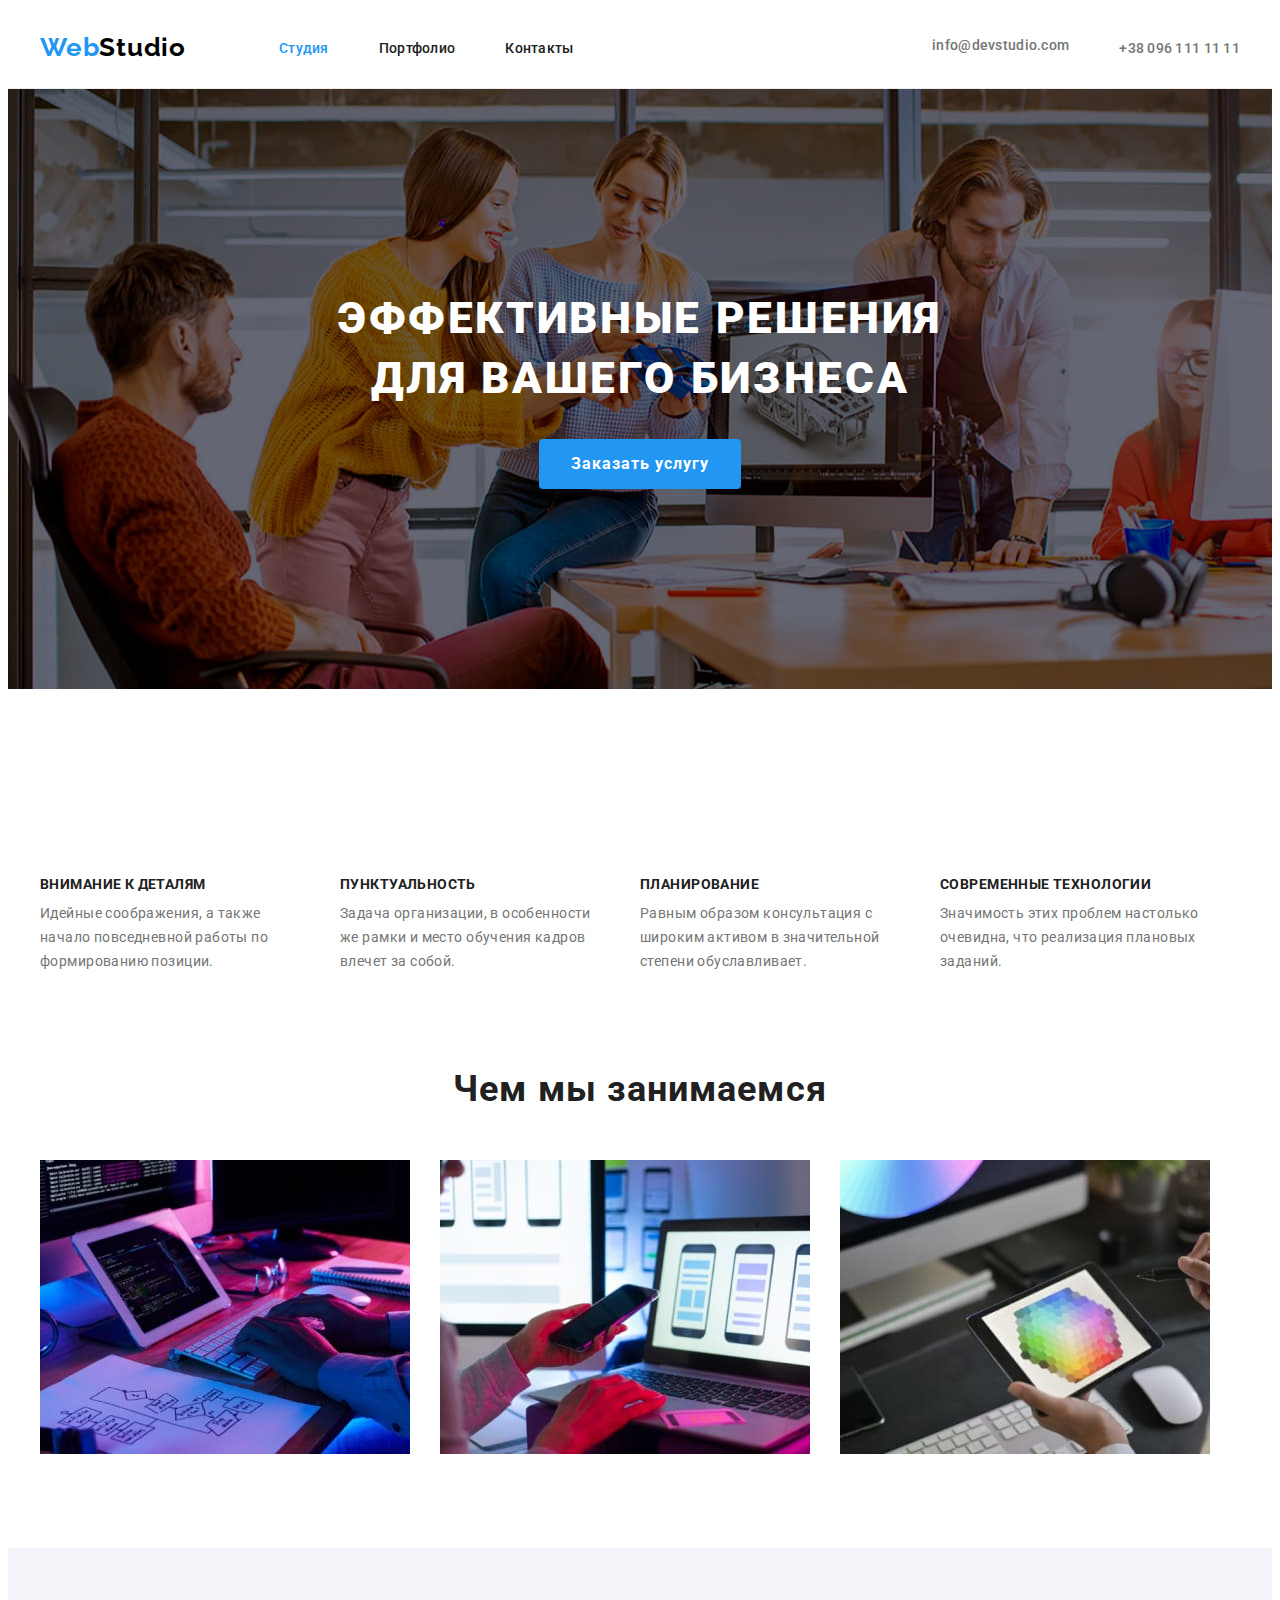
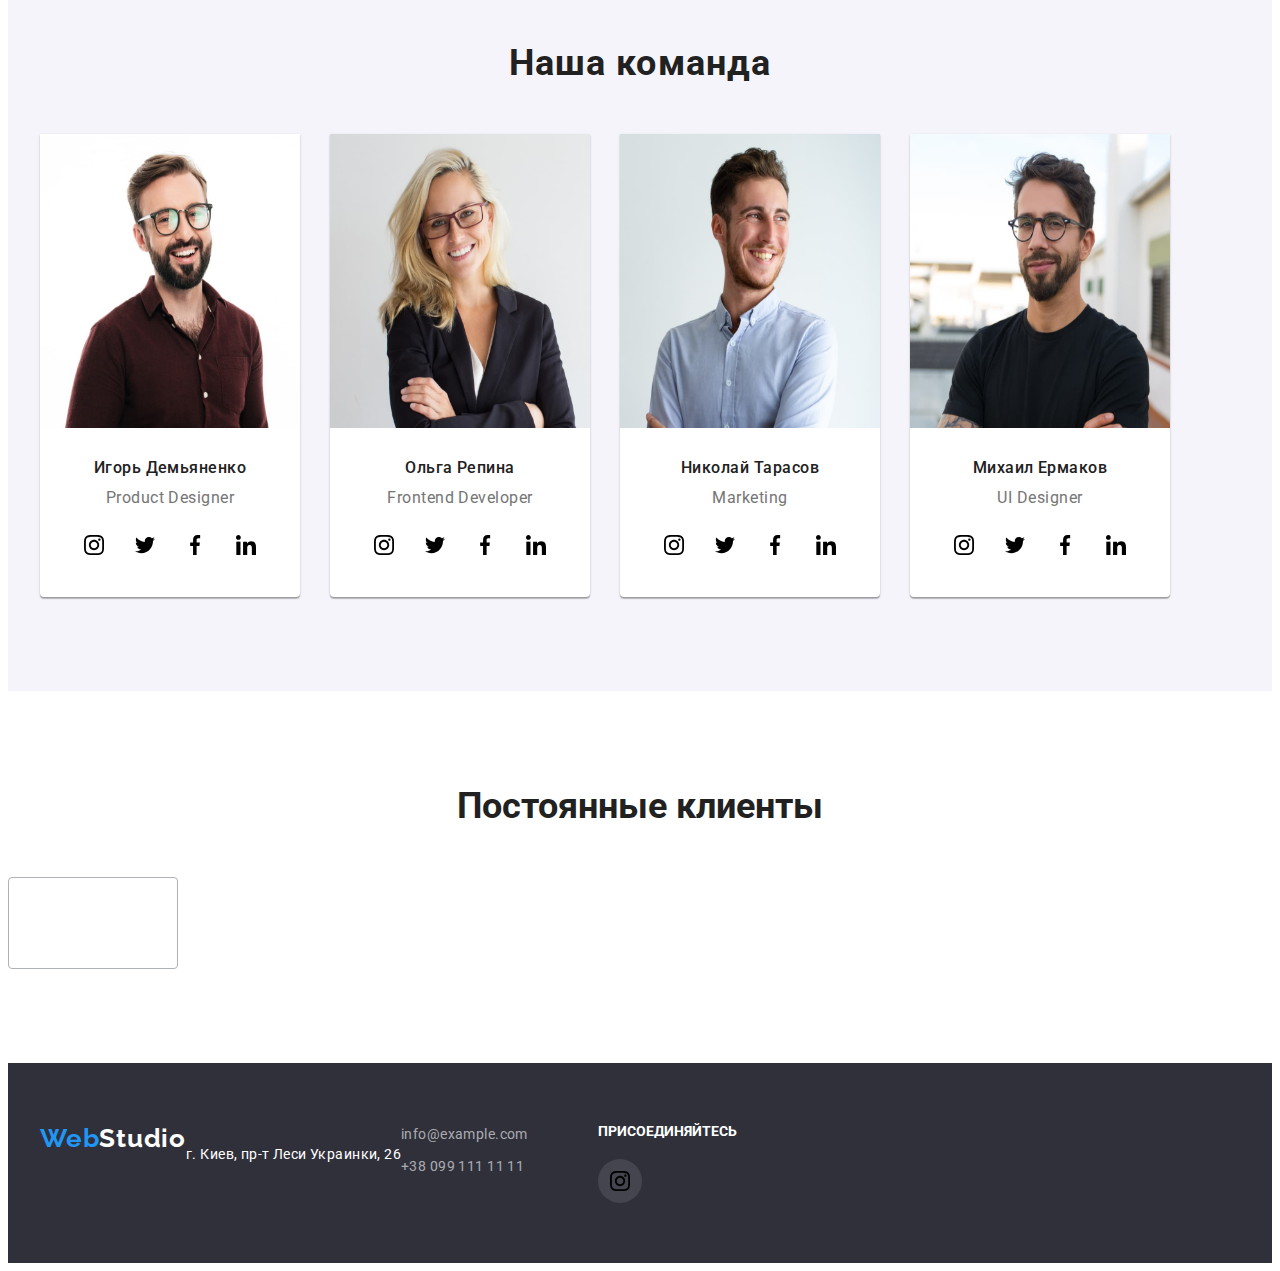
==== index.html @ 7ae851e5 "4 дз спрайты" ====
<!DOCTYPE html>
<html lang="ru">
  <head>
    <meta charset="UTF-8" />
    <meta http-equiv="X-UA-Compatible" content="IE=edge" />
    <meta name="viewport" content="width=device-width, initial-scale=1.0" />
    <title>WebStudio</title>
    <link rel="preconnect" href="https://fonts.gstatic.com" />
    <link
      href="https://fonts.googleapis.com/css2?family=Raleway:wght@700&family=Roboto:wght@400;500;700;900&display=swap"
      rel="stylesheet"
    />
    <link
      rel="stylesheet"
      href="https://cdnjs.cloudflare.com/ajax/libs/modern-normalize/1.1.0/modern-normalize.min.css"
      integrity="sha512-wpPYUAdjBVSE4KJnH1VR1HeZfpl1ub8YT/NKx4PuQ5NmX2tKuGu6U/JRp5y+Y8XG2tV+wKQpNHVUX03MfMFn9Q=="
      crossorigin="anonymous"
      referrerpolicy="no-referrer"
    />
    <link rel="stylesheet" href="./css/styles.css" />
  </head>
  <body>
    <!--HEADER-->
    <header class="header">
      <div class="container header-container">
        <nav class="navigation">
          <a href="./" class="header-logo">
            <span class="header-web">Web</span>Studio</a
          >
          <ul class="menu">
            <li class="menu-item">
              <a href="index.html" class="menu-link current">Студия</a>
            </li>
            <li class="menu-item">
              <a href="./portfolio.html" class="menu-link">Портфолио</a>
            </li>
            <li class="menu-item"><a href="" class="menu-link">Контакты</a></li>
          </ul>
        </nav>
        <ul class="contact-list">
          <li class="contact-email">
            <a class="email" href="mailto:info@devstudio.com">
              <svg class="contact-email-icon" width="16" height="12">
                <use href="./images/sprite.svg#icon-email"></use>
              </svg>
              info@devstudio.com
            </a>
          </li>
          <li class="contact-tel">
            <a class="tel" href="tel:+380961111111">+38 096 111 11 11</a>
          </li>
        </ul>
      </div>
    </header>
    <!--MAIN-->
    <main>
      <section class="hero">
        <div class="container">
          <h1 class="hero-title">
            Эффективные решения <br />
            для вашего бизнеса
          </h1>
          <button type="button" class="hero-button">Заказать услугу</button>
        </div>
      </section>

      <section class="section">
        <div class="container">
          <h2 hidden class="section-title">Особенности нашей работы</h2>
          <ul class="nature">
            <li class="section-nature">
              <h3 class="section-item">Внимание к деталям</h3>
              <p class="section-text">
                Идейные соображения, а также начало повседневной работы по
                формированию позиции.
              </p>
            </li>
            <li class="section-nature">
              <h3 class="section-item">Пунктуальность</h3>
              <p class="section-text">
                Задача организации, в особенности же рамки и место обучения
                кадров влечет за собой.
              </p>
            </li>
            <li class="section-nature">
              <h3 class="section-item">Планирование</h3>
              <p class="section-text">
                Равным образом консультация с широким активом в значительной
                степени обуславливает.
              </p>
            </li>
            <li class="section-nature">
              <h3 class="section-item">Современные технологии</h3>
              <p class="section-text">
                Значимость этих проблем настолько очевидна, что реализация
                плановых заданий.
              </p>
            </li>
          </ul>
        </div>
      </section>
      <!--OUR WORKS-->
      <section class="section-works">
        <div class="container">
          <h2 class="section-title">Чем мы занимаемся</h2>
          <ul class="our-works">
            <li class="our-works-items">
              <img
                src="./images/box1.jpg"
                alt="Фото гаджетов"
                width="370"
                height="294"
              />
            </li>

            <li class="our-works-items">
              <img
                src="./images/box2.jpg"
                alt="Фото гаджетов"
                width="370"
                height="294"
              />
            </li>

            <li class="our-works-items">
              <img
                src="./images/box3.jpg"
                alt="Фото гаджетов"
                width="370"
                height="294"
              />
            </li>
          </ul>
        </div>
      </section>

      <!--OUR TEAM-->
      <section class="section-team section">
        <div class="container">
          <h2 class="section-title">Наша команда</h2>
          <ul class="members">
            <li class="members-item">
              <img
                src="./images/photo1.jpg"
                alt="Фото мужчины"
                width="260"
                height="294"
              />
              <div class="team-list">
                <h3 class="team-members">Игорь Демьяненко</h3>
                <p class="team-post">Product Designer</p>
                <ul class="social-list list">
                  <li class="social-list-item">
                    <a href="" class="social-list-link">
                      <svg class="social-list-icon">
                        <use href="./images/sprite.svg#icon-instagram"></use>
                      </svg>
                    </a>
                  </li>
                  <li class="social-list-item">
                    <a href="" class="social-list-link">
                      <svg class="social-list-icon">
                        <use href="./images/sprite.svg#icon-twitter"></use>
                      </svg>
                    </a>
                  </li>
                  <li class="social-list-item">
                    <a href="" class="social-list-link">
                      <svg class="social-list-icon">
                        <use href="./images/sprite.svg#icon-facebook"></use>
                      </svg>
                    </a>
                  </li>
                  <li class="social-list-item">
                    <a href="" class="social-list-link">
                      <svg class="social-list-icon">
                        <use href="./images/sprite.svg#icon-linkedin"></use>
                      </svg>
                    </a>
                  </li>
                </ul>
              </div>
            </li>
            <li class="members-item">
              <img
                src="./images/photo2.jpg"
                alt="Фото женщины"
                width="260"
                height="294"
              />
              <div class="team-list">
                <h3 class="team-members">Ольга Репина</h3>
                <p class="team-post">Frontend Developer</p>
                <ul class="social-list list">
                  <li class="social-list-item">
                    <a href="" class="social-list-link">
                      <svg class="social-list-icon">
                        <use href="./images/sprite.svg#icon-instagram"></use>
                      </svg>
                    </a>
                  </li>
                  <li class="social-list-item">
                    <a href="" class="social-list-link">
                      <svg class="social-list-icon">
                        <use href="./images/sprite.svg#icon-twitter"></use>
                      </svg>
                    </a>
                  </li>
                  <li class="social-list-item">
                    <a href="" class="social-list-link">
                      <svg class="social-list-icon">
                        <use href="./images/sprite.svg#icon-facebook"></use>
                      </svg>
                    </a>
                  </li>
                  <li class="social-list-item">
                    <a href="" class="social-list-link">
                      <svg class="social-list-icon">
                        <use href="./images/sprite.svg#icon-linkedin"></use>
                      </svg>
                    </a>
                  </li>
                </ul>
              </div>
            </li>
            <li class="members-item">
              <img
                src="./images/photo3.jpg"
                alt="Фото мужчины"
                width="260"
                height="294"
              />
              <div class="team-list">
                <h3 class="team-members">Николай Тарасов</h3>
                <p class="team-post">Marketing</p>
                <ul class="social-list list">
                  <li class="social-list-item">
                    <a href="" class="social-list-link">
                      <svg class="social-list-icon">
                        <use href="./images/sprite.svg#icon-instagram"></use>
                      </svg>
                    </a>
                  </li>
                  <li class="social-list-item">
                    <a href="" class="social-list-link">
                      <svg class="social-list-icon">
                        <use href="./images/sprite.svg#icon-twitter"></use>
                      </svg>
                    </a>
                  </li>
                  <li class="social-list-item">
                    <a href="" class="social-list-link">
                      <svg class="social-list-icon">
                        <use href="./images/sprite.svg#icon-facebook"></use>
                      </svg>
                    </a>
                  </li>
                  <li class="social-list-item">
                    <a href="" class="social-list-link">
                      <svg class="social-list-icon">
                        <use href="./images/sprite.svg#icon-linkedin"></use>
                      </svg>
                    </a>
                  </li>
                </ul>
              </div>
            </li>
            <li class="members-item">
              <img
                src="./images/photo4.jpg"
                alt="Фото мужчины"
                width="260"
                height="294"
              />
              <div class="team-list">
                <h3 class="team-members">Михаил Ермаков</h3>
                <p class="team-post">UI Designer</p>
                <ul class="social-list list">
                  <li class="social-list-item">
                    <a href="" class="social-list-link">
                      <svg class="social-list-icon">
                        <use href="./images/sprite.svg#icon-instagram"></use>
                      </svg>
                    </a>
                  </li>
                  <li class="social-list-item">
                    <a href="" class="social-list-link">
                      <svg class="social-list-icon">
                        <use href="./images/sprite.svg#icon-twitter"></use>
                      </svg>
                    </a>
                  </li>
                  <li class="social-list-item">
                    <a href="" class="social-list-link">
                      <svg class="social-list-icon">
                        <use href="./images/sprite.svg#icon-facebook"></use>
                      </svg>
                    </a>
                  </li>
                  <li class="social-list-item">
                    <a href="" class="social-list-link">
                      <svg class="social-list-icon">
                        <use href="./images/sprite.svg#icon-linkedin"></use>
                      </svg>
                    </a>
                  </li>
                </ul>
              </div>
            </li>
          </ul>
        </div>
      </section>
      <!----CLIENTS-->
      <section class="section">
        <div class="container"></div>
        <h2 class="regular-clients-title">Постоянные клиенты</h2>
        <ul class="regular-clients-list">
          <li class="clients-list">
            <a class="clients-icon" href="">
              <svg class="client-icon">
                <use href="./images/sprite.svg#iconclient1"></use>
              </svg>
            </a>
          </li>
        </ul>
      </section>
    </main>
    <!--FOOTER-->
    <footer class="footer">
      <div class="container footer-container">
        <a href="./" class="footer-logo"
          ><span class="footer-web">Web</span>Studio</a
        >
        <address class="contact-address">
          г. Киев, пр-т Леси Украинки, 26
        </address>
        <ul class="footer-contacts">
          <li class="link">info@example.com</li>
          <li class="link">+38 099 111 11 11</li>
        </ul>
        <div class="footer-socials">
          <h2 class="socials-footer-title">присоединяйтесь</h2>
          <ul class="socials-footer-list list">
            <li class="socials-list">
              <a class="socials-footer-icons" href="#">
                <svg class="social-icon-footer" width="20px" height="20px">
                  <use href="./images/sprite.svg#icon-instagram"></use>
                </svg>
              </a>
            </li>
          </ul>
        </div>
      </div>
    </footer>
  </body>
</html>
---- css/styles.css ----
:root {
  --primary-text-color: #212121;
  --title-text-color: #757575;
  --secondary-text-color: #ffffff;
  --accent-color: #2196f3;
  --background-color: #2f303a;
  --background-color-2: #f5f4fa;
  --contacts-text-color: rgba(255, 255, 255, 0.6);
  --header-logo-color: #000000;
}

h1,
h2,
h3,
h4,
h5,
h6,
p {
  margin-top: 0;
  margin-bottom: 0;
}

ul,
ol {
  margin-top: 0;
  margin-bottom: 0;
  padding-left: 0;
}

img {
  display: block;
}

body {
  background-color: #ffffff;
  color: var(--primary-text-color);
  font-family: "Roboto", sans-serif;
}

a {
  text-decoration: none;
}

ul {
  list-style: none;
}

.container {
  width: 1200px;
  margin: 0 auto;
  padding-left: 15px;
  padding-right: 15px;
}

.section {
  padding-top: 94px;
  padding-bottom: 94px;
}

/*HEADER*/

.header {
  padding-top: 24px;
  padding-bottom: 25px;
  border-bottom: 1px solid #ececec;
}

.header-container {
  display: flex;
  align-items: center;
  justify-content: space-between;
}

.navigation {
  display: flex;
  align-items: center;
}

.header-logo {
  font-family: "Raleway", sans-serif;
  font-weight: 700;
  font-size: 26px;
  line-height: 1.19;
  letter-spacing: 0.03em;
  color: var(--header-logo-color);
  margin-right: 93px;
}

.menu {
  display: flex;
  align-items: center;
}

.menu-item:not(:last-child) {
  margin-right: 50px;
}

.contact-list {
  display: flex;
}

.contact-tel {
  margin-left: 50px;
}

.header-web {
  color: var(--accent-color);
  font-family: Raleway;
  font-weight: 700;
  font-size: 26px;
  line-height: 1.19;
  letter-spacing: 0.03em;
}

.order {
  background-color: var(--background-color);
}

.menu-link {
  font-family: "Roboto", sans-serif;
  font-weight: 500;
  font-size: 14px;
  line-height: 1.14;
  letter-spacing: 0.02em;
  color: var(--primary-text-color);
}

.menu-link:hover,
.menu-link:focus {
  color: var(--accent-color);
}

.menu .menu-link.current {
  color: var(--accent-color);
}

.email {
  font-family: "Roboto", sans-serif;
  color: var(--title-text-color);
  font-weight: 500;
  font-size: 14px;
  line-height: 1.14;
  letter-spacing: 0.02em;
  display: flex;
  align-items: c;
}

.tel {
  font-family: "Roboto", sans-serif;
  color: var(--title-text-color);
  font-weight: 500;
  font-size: 14px;
  line-height: 1.14;
  letter-spacing: 0.02em;
}

.email:hover,
.tel:hover,
.email:focus,
.tel:focus {
  color: var(--accent-color);
}

/*HERO SECTION*/

.hero {
  background-color: var(--background-color);
  text-align: center;
  padding-top: 200px;
  padding-bottom: 200px;
  background-image: linear-gradient(rgba(0, 0, 0, 0.25), rgba(0, 0, 0, 0.25)),
    url("../images/hero/bg.jpg");
  background-size: cover;
  max-width: 1600px;

  background-repeat: no-repeat;
  margin-bottom: 94px;
}

.hero-title {
  color: var(--secondary-text-color);
  font-family: "Roboto", sans-serif;
  font-weight: 900;
  font-size: 44px;
  line-height: 1.36;
  text-align: center;
  letter-spacing: 0.06em;
  text-transform: uppercase;
  margin-bottom: 30px;
}

.hero-button {
  color: var(--secondary-text-color);
  background-color: var(--accent-color);
  font-family: "Roboto", sans-serif;
  font-weight: 700;
  font-size: 16px;
  line-height: 1.87;
  align-items: center;
  text-align: center;
  letter-spacing: 0.06em;
  cursor: pointer;
  padding: 10px 32px;
  border: none;
  border-radius: 4px;
}

.hero-button:hover,
.hero-button:focus {
  color: var(--secondary-text-color);
}

.section-title {
  color: var(--primary-text-color);
  font-family: "Roboto", sans-serif;
  font-weight: 700;
  font-size: 36px;
  line-height: 1.17;
  text-align: center;
  letter-spacing: 0.03em;
  margin-bottom: 50px;
}

.section-item {
  font-family: "Roboto", sans-serif;
  font-weight: 700;
  font-size: 14px;
  line-height: 1.14;
  letter-spacing: 0.03em;
  text-transform: uppercase;
  margin-bottom: 10px;
}

.section-text {
  font-family: "Roboto", sans-serif;
  color: var(--title-text-color);
  font-weight: 400;
  font-size: 14px;
  line-height: 1.71;
  letter-spacing: 0.03em;
}

.basis-container {
  width: 1170px;
  height: 101px;
}

/*NATURE*/

.nature {
  display: flex;
}

.section-nature {
  width: 270px;
}

.section-nature:not(:last-child) {
  margin-right: 30px;
}

/*OUR WORKS*/

.our-works {
  display: flex;
}

.our-works-items:not(:last-child) {
  margin-right: 30px;
}

.section-works {
  padding-bottom: 94px;
}

/*OUR TEAM*/

.section-team {
  background-color: var(--background-color-2);
}

.team-members {
  font-family: "Roboto", sans-serif;
  font-weight: 500;
  font-size: 16px;
  line-height: 1.19;
  letter-spacing: 0.03em;
  text-align: center;
  margin-bottom: 10px;
}

.team-post {
  font-family: "Roboto", sans-serif;
  font-weight: 400;
  font-size: 16px;
  line-height: 1.19;
  letter-spacing: 0.03em;
  color: var(--title-text-color);
  text-align: center;
  margin-bottom: 16px;
}

.members {
  display: flex;
  margin-left: -30px;
  flex-wrap: wrap;
}

.members-item {
  flex-basis: calc(100% - 120px) / 4;
  margin-left: 30px;
  background: var(--secondary-text-color);
  box-shadow: 0px 1px 3px rgba(0, 0, 0, 0.12), 0px 1px 1px rgba(0, 0, 0, 0.14),
    0px 2px 1px rgba(0, 0, 0, 0.2);
  border-radius: 0px 0px 4px 4px;
}

.team-list {
  padding-top: 30px;
  padding-bottom: 30px;
  text-align: center;
  padding-left: 32px;
  padding-right: 32px;
}

.social-list {
  display: flex;
  justify-content: space-between;
}

.social-list-icon {
  width: 20px;
  height: 20px;
}

.social-list-link {
  display: flex;
  align-items: center;
  justify-content: center;
  width: 44px;
  height: 44px;
  border-radius: 50%;
  background-color: #ffffff;
}

.social-list-link:hover,
.social-list-link:focus {
  fill: var(--secondary-text-color);
  background-color: var(--accent-color);
}

/* CLIENTS*/
.regular-clients-title {
  font-size: 36px;
  color: var(--primary-text-color);
  text-align: center;
  margin: 0%;
  margin-bottom: 50px;
}
.regular-clients-list {
  display: flex;
}

.clients-list {
  margin-right: 30px;
}

.clients-icon {
  display: flex;
  justify-content: center;
  align-items: center;
  width: 170px;
  height: 92px;
  border: 1px solid #afb1b8;
  box-sizing: border-box;
  border-radius: 4px;
}

.client-icon {
  width: 106px;
  height: 60px;
  fill: #afb1b8;
}

/* FOOTER */

.footer {
  background-color: var(--background-color);
  padding-top: 60px;
  padding-bottom: 60px;
}

.contact-address {
  font-family: "Roboto", sans-serif;
  font-style: normal;
  font-weight: 400;
  font-size: 14px;
  line-height: 1.71;
  letter-spacing: 0.03em;
  color: var(--secondary-text-color);
  margin-top: 20px;
  margin-bottom: 9px;
}

.footer-contacts {
  font-family: "Roboto", sans-serif;
  font-style: normal;
  font-weight: 400;
  font-size: 14px;
  line-height: 1.71;
  letter-spacing: 0.03em;
  color: var(--contacts-text-color);
}

.link:not(:last-child) {
  margin-bottom: 9px;
}

.footer-contacts .link:hover,
.footer-contacts .link:focus {
  color: var(--accent-color);
}

.footer-logo {
  font-family: "Raleway", sans-serif;
  font-style: normal;
  font-weight: 700;
  font-size: 26px;
  line-height: 1.19;
  letter-spacing: 0.03em;
  color: var(--secondary-text-color);
  margin-bottom: 20px;
}

.footer-web {
  color: var(--accent-color);
}

.socials-footer-title {
  font-size: 14px;
  margin: 0;
  margin-bottom: 20px;
  text-transform: uppercase;
  color: var(--secondary-text-color);
}

.socials-footer-list {
  display: flex;
}

.socials-list {
  margin-right: 10px;
  cursor: pointer;
}

.socials-footer-icons {
  display: flex;
  width: 44px;
  height: 44px;
  background-color: rgba(255, 255, 255, 0.1);
  border-radius: 50%;
  justify-content: center;
  align-items: center;
  border-color: var(--accent-color);
}

.social-icon-footer {
  fill: var(--header-and-color-white);
}

.footer-socials {
  margin-left: 70px;
}

.footer-container {
  display: flex;
}

/*PORTFOLIO BUTTONS*/

.portfolio {
  color: var(--primary-text-color);
  background-color: var(--background-color-2);
  font-family: "Roboto", sans-serif;
  font-weight: 500;
  font-size: 16px;
  line-height: 1.62;
  text-align: center;
  letter-spacing: 0.03em;
  cursor: pointer;
  border: none;
  border-radius: 4px;
  padding: 6px 22px;
}

.portfolio:hover,
.portfolio:focus {
  color: var(--secondary-text-color);
  background-color: var(--accent-color);
}

.portfolio.all {
  color: var(--secondary-text-color);
  background-color: var(--accent-color);
}

.product-title {
  font-family: "Roboto", sans-serif;
  color: var(--primary-text-color);
  font-style: normal;
  font-weight: 700;
  font-size: 18px;
  line-height: 2;
  letter-spacing: 0.06em;
}

.product-name {
  font-family: "Roboto", sans-serif;
  color: var(--title-text-color);
  font-weight: 400;
  font-size: 16px;
  line-height: 1.87;
  letter-spacing: 0.03em;
  margin-top: 4px;
}

.menu-btn {
  display: flex;
  justify-content: center;
  margin-bottom: 50px;
}

.list-btn:not(:last-child) {
  margin-right: 8px;
}

.products {
  display: flex;
  flex-wrap: wrap;
  margin-left: -30px;
  margin-top: -30px;
}

.product {
  margin-left: 30px;
  margin-top: 30px;
  flex-basis: calc((100% - 90px) / 3);
  background: var(--secondary-text-color);
  box-shadow: 0px 1px 1px rgba(0, 0, 0, 0.12), 0px 4px 4px rgba(0, 0, 0, 0.06),
    1px 4px 6px rgba(0, 0, 0, 0.16);
}

.product-list {
  border: 1px solid #eeeeee;
  border-top: none;
  padding: 20px 24px;
}
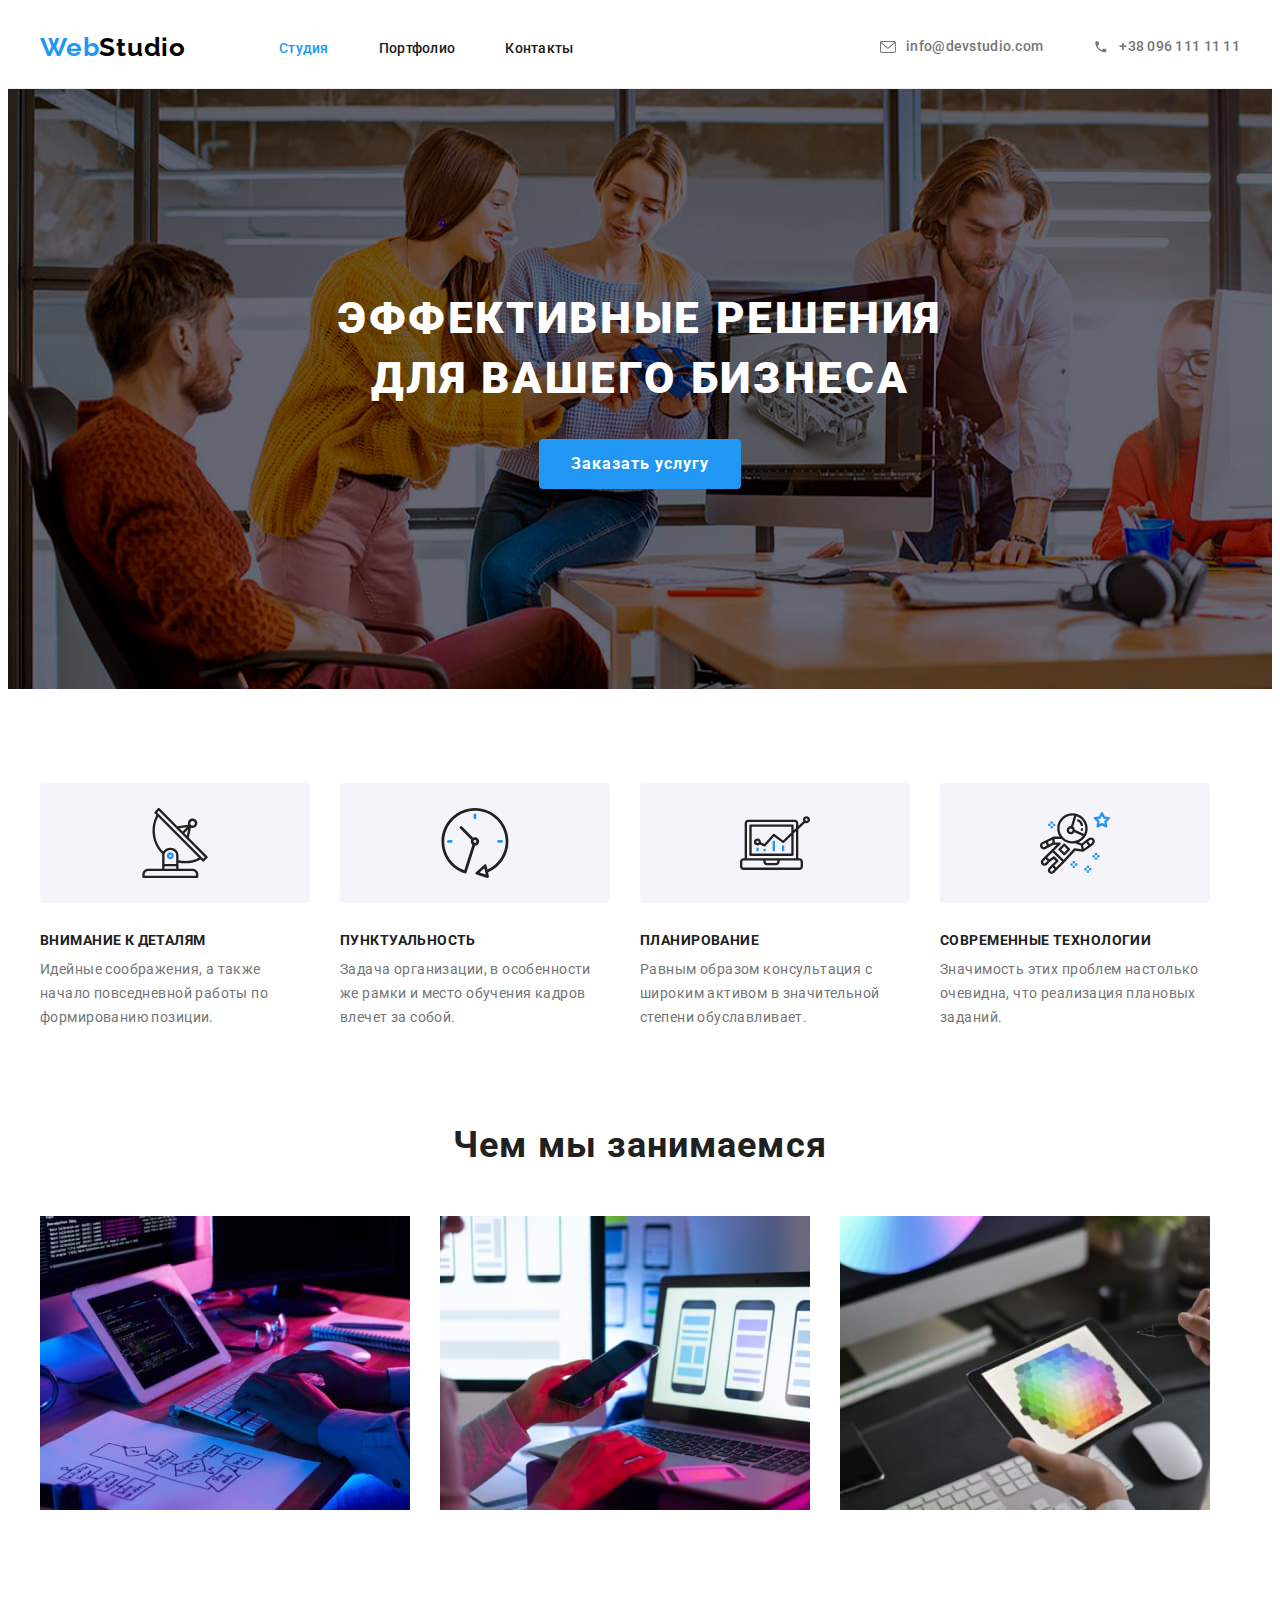
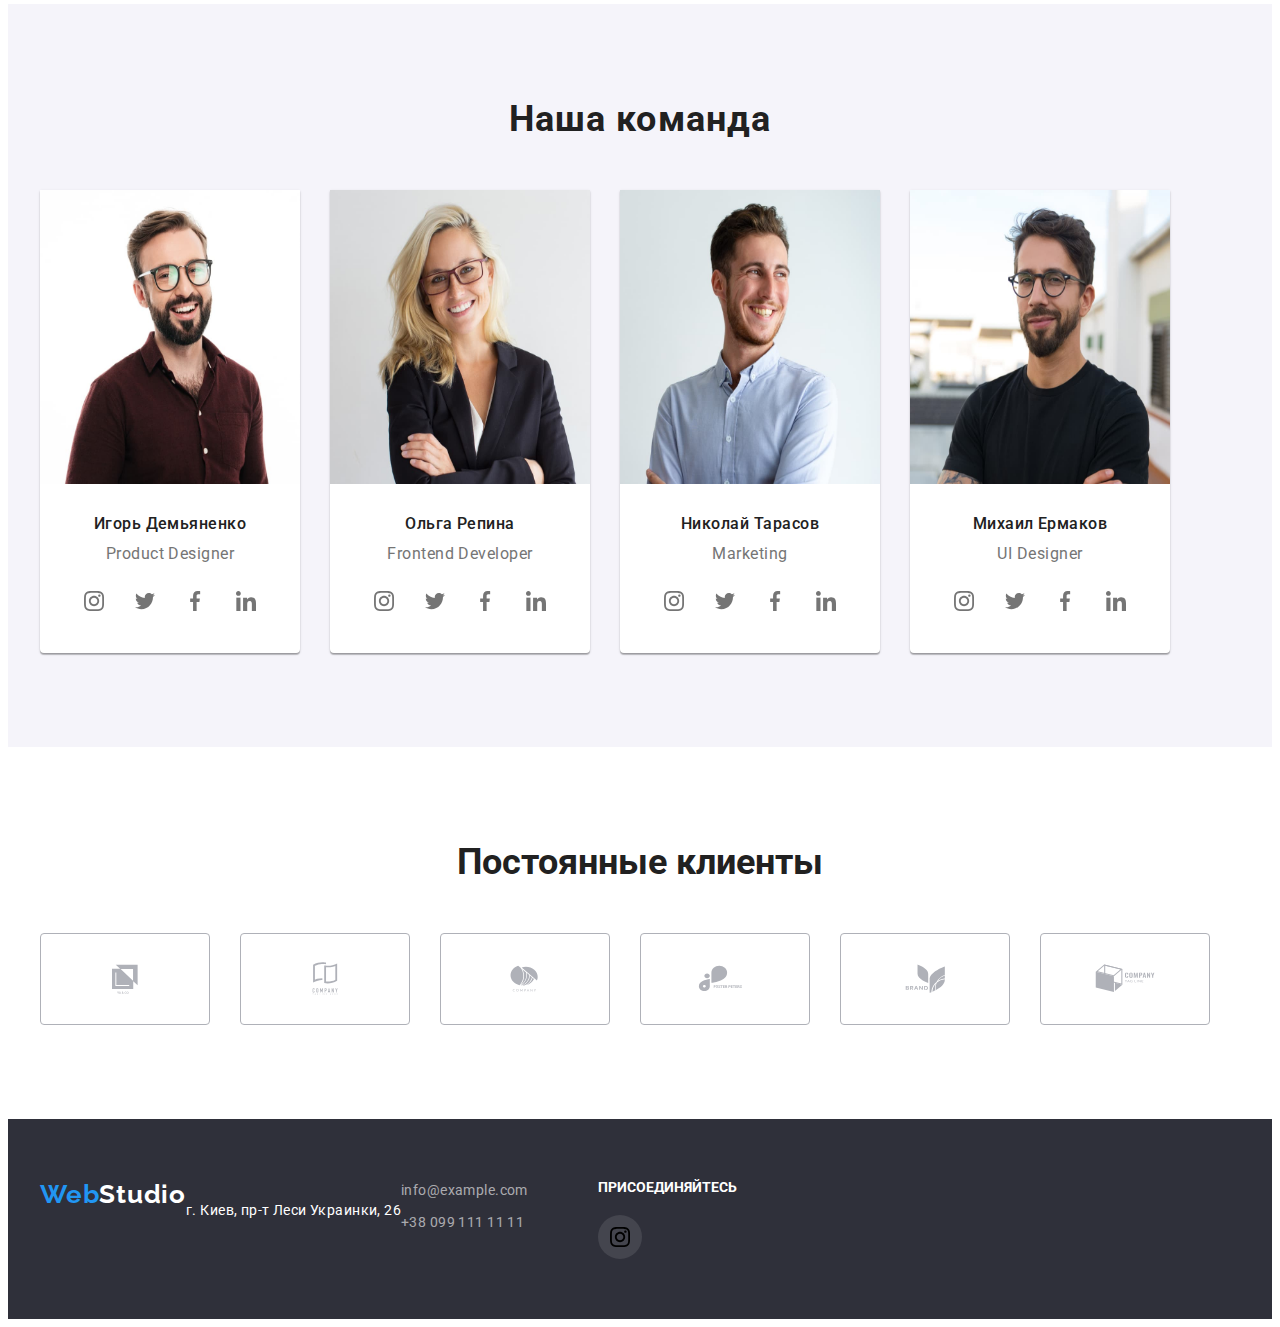
==== commit d639bc9b: "4дз2507" ====
--- a/index.html
+++ b/index.html
@@ -41,13 +41,18 @@
           <li class="contact-email">
             <a class="email" href="mailto:info@devstudio.com">
               <svg class="contact-email-icon" width="16" height="12">
-                <use href="./images/sprite.svg#icon-email"></use>
+                <use href="./images/sprite.svg#icon-envelope"></use>
               </svg>
               info@devstudio.com
             </a>
           </li>
           <li class="contact-tel">
-            <a class="tel" href="tel:+380961111111">+38 096 111 11 11</a>
+            <a class="tel" href="tel:+380961111111">
+              <svg class="contact-email-icon" width="16" height="12">
+                <use href="./images/sprite.svg#icon-tell"></use>
+              </svg>
+              +38 096 111 11 11</a
+            >
           </li>
         </ul>
       </div>
@@ -64,11 +69,16 @@
         </div>
       </section>
 
-      <section class="section">
+      <section class="section-features">
         <div class="container">
           <h2 hidden class="section-title">Особенности нашей работы</h2>
           <ul class="nature">
             <li class="section-nature">
+              <div class="icon-wrapper">
+                <svg class="features-icon" width="70" height="70">
+                  <use href="./images/sprite.svg#icon-antenna"></use>
+                </svg>
+              </div>
               <h3 class="section-item">Внимание к деталям</h3>
               <p class="section-text">
                 Идейные соображения, а также начало повседневной работы по
@@ -76,6 +86,11 @@
               </p>
             </li>
             <li class="section-nature">
+              <div class="icon-wrapper">
+                <svg class="features-icon" width="70" height="70">
+                  <use href="./images/sprite.svg#icon-cloc-1"></use>
+                </svg>
+              </div>
               <h3 class="section-item">Пунктуальность</h3>
               <p class="section-text">
                 Задача организации, в особенности же рамки и место обучения
@@ -83,6 +98,11 @@
               </p>
             </li>
             <li class="section-nature">
+              <div class="icon-wrapper">
+                <svg class="features-icon" width="70" height="70">
+                  <use href="./images/sprite.svg#icon-diagram-1"></use>
+                </svg>
+              </div>
               <h3 class="section-item">Планирование</h3>
               <p class="section-text">
                 Равным образом консультация с широким активом в значительной
@@ -90,6 +110,11 @@
               </p>
             </li>
             <li class="section-nature">
+              <div class="icon-wrapper">
+                <svg class="features-icon" width="70" height="70">
+                  <use href="./images/sprite.svg#icon-astronaut"></use>
+                </svg>
+              </div>
               <h3 class="section-item">Современные технологии</h3>
               <p class="section-text">
                 Значимость этих проблем настолько очевидна, что реализация
@@ -152,28 +177,28 @@
                 <ul class="social-list list">
                   <li class="social-list-item">
                     <a href="" class="social-list-link">
-                      <svg class="social-list-icon">
+                      <svg class="social-list-icon" width="20" height="20">
                         <use href="./images/sprite.svg#icon-instagram"></use>
                       </svg>
                     </a>
                   </li>
                   <li class="social-list-item">
                     <a href="" class="social-list-link">
-                      <svg class="social-list-icon">
+                      <svg class="social-list-icon" width="20" height="20">
                         <use href="./images/sprite.svg#icon-twitter"></use>
                       </svg>
                     </a>
                   </li>
                   <li class="social-list-item">
                     <a href="" class="social-list-link">
-                      <svg class="social-list-icon">
+                      <svg class="social-list-icon" width="20" height="20">
                         <use href="./images/sprite.svg#icon-facebook"></use>
                       </svg>
                     </a>
                   </li>
                   <li class="social-list-item">
                     <a href="" class="social-list-link">
-                      <svg class="social-list-icon">
+                      <svg class="social-list-icon" width="20" height="20">
                         <use href="./images/sprite.svg#icon-linkedin"></use>
                       </svg>
                     </a>
@@ -194,28 +219,28 @@
                 <ul class="social-list list">
                   <li class="social-list-item">
                     <a href="" class="social-list-link">
-                      <svg class="social-list-icon">
+                      <svg class="social-list-icon" width="20" height="20">
                         <use href="./images/sprite.svg#icon-instagram"></use>
                       </svg>
                     </a>
                   </li>
                   <li class="social-list-item">
                     <a href="" class="social-list-link">
-                      <svg class="social-list-icon">
+                      <svg class="social-list-icon" width="20" height="20">
                         <use href="./images/sprite.svg#icon-twitter"></use>
                       </svg>
                     </a>
                   </li>
                   <li class="social-list-item">
                     <a href="" class="social-list-link">
-                      <svg class="social-list-icon">
+                      <svg class="social-list-icon" width="20" height="20">
                         <use href="./images/sprite.svg#icon-facebook"></use>
                       </svg>
                     </a>
                   </li>
                   <li class="social-list-item">
                     <a href="" class="social-list-link">
-                      <svg class="social-list-icon">
+                      <svg class="social-list-icon" width="20" height="20">
                         <use href="./images/sprite.svg#icon-linkedin"></use>
                       </svg>
                     </a>
@@ -236,28 +261,28 @@
                 <ul class="social-list list">
                   <li class="social-list-item">
                     <a href="" class="social-list-link">
-                      <svg class="social-list-icon">
+                      <svg class="social-list-icon" width="20" height="20">
                         <use href="./images/sprite.svg#icon-instagram"></use>
                       </svg>
                     </a>
                   </li>
                   <li class="social-list-item">
                     <a href="" class="social-list-link">
-                      <svg class="social-list-icon">
+                      <svg class="social-list-icon" width="20" height="20">
                         <use href="./images/sprite.svg#icon-twitter"></use>
                       </svg>
                     </a>
                   </li>
                   <li class="social-list-item">
                     <a href="" class="social-list-link">
-                      <svg class="social-list-icon">
+                      <svg class="social-list-icon" width="20" height="20">
                         <use href="./images/sprite.svg#icon-facebook"></use>
                       </svg>
                     </a>
                   </li>
                   <li class="social-list-item">
                     <a href="" class="social-list-link">
-                      <svg class="social-list-icon">
+                      <svg class="social-list-icon" width="20" height="20">
                         <use href="./images/sprite.svg#icon-linkedin"></use>
                       </svg>
                     </a>
@@ -278,28 +303,28 @@
                 <ul class="social-list list">
                   <li class="social-list-item">
                     <a href="" class="social-list-link">
-                      <svg class="social-list-icon">
+                      <svg class="social-list-icon" width="20" height="20">
                         <use href="./images/sprite.svg#icon-instagram"></use>
                       </svg>
                     </a>
                   </li>
                   <li class="social-list-item">
                     <a href="" class="social-list-link">
-                      <svg class="social-list-icon">
+                      <svg class="social-list-icon" width="20" height="20">
                         <use href="./images/sprite.svg#icon-twitter"></use>
                       </svg>
                     </a>
                   </li>
                   <li class="social-list-item">
                     <a href="" class="social-list-link">
-                      <svg class="social-list-icon">
+                      <svg class="social-list-icon" width="20" height="20">
                         <use href="./images/sprite.svg#icon-facebook"></use>
                       </svg>
                     </a>
                   </li>
                   <li class="social-list-item">
                     <a href="" class="social-list-link">
-                      <svg class="social-list-icon">
+                      <svg class="social-list-icon" width="20" height="20">
                         <use href="./images/sprite.svg#icon-linkedin"></use>
                       </svg>
                     </a>
@@ -310,19 +335,55 @@
           </ul>
         </div>
       </section>
-      <!----CLIENTS-->
+      <!--CLIENTS-->
       <section class="section">
-        <div class="container"></div>
-        <h2 class="regular-clients-title">Постоянные клиенты</h2>
-        <ul class="regular-clients-list">
-          <li class="clients-list">
-            <a class="clients-icon" href="">
-              <svg class="client-icon">
-                <use href="./images/sprite.svg#iconclient1"></use>
-              </svg>
-            </a>
-          </li>
-        </ul>
+        <div class="container">
+          <h2 class="regular-clients-title">Постоянные клиенты</h2>
+          <ul class="regular-clients-list">
+            <li class="clients-list">
+              <a class="clients-icon" href="">
+                <svg class="client-icon">
+                  <use href="./images/sprite.svg#icon-client-1"></use>
+                </svg>
+              </a>
+            </li>
+            <li class="clients-list">
+              <a class="clients-icon" href="">
+                <svg class="client-icon">
+                  <use href="./images/sprite.svg#icon-client-2"></use>
+                </svg>
+              </a>
+            </li>
+            <li class="clients-list">
+              <a class="clients-icon" href="">
+                <svg class="client-icon">
+                  <use href="./images/sprite.svg#icon-client-3"></use>
+                </svg>
+              </a>
+            </li>
+            <li class="clients-list">
+              <a class="clients-icon" href="">
+                <svg class="client-icon">
+                  <use href="./images/sprite.svg#icon-client-4"></use>
+                </svg>
+              </a>
+            </li>
+            <li class="clients-list">
+              <a class="clients-icon" href="">
+                <svg class="client-icon">
+                  <use href="./images/sprite.svg#icon-client-5"></use>
+                </svg>
+              </a>
+            </li>
+            <li class="clients-list">
+              <a class="clients-icon" href="">
+                <svg class="client-icon">
+                  <use href="./images/sprite.svg#icon-client-6"></use>
+                </svg>
+              </a>
+            </li>
+          </ul>
+        </div>
       </section>
     </main>
     <!--FOOTER-->
--- a/css/styles.css
+++ b/css/styles.css
@@ -7,6 +7,7 @@
   --background-color-2: #f5f4fa;
   --contacts-text-color: rgba(255, 255, 255, 0.6);
   --header-logo-color: #000000;
+  --clients-color: #afb1b8;
 }
 
 h1,
@@ -32,7 +33,7 @@
 }
 
 body {
-  background-color: #ffffff;
+  background-color: var(--secondary-text-color);
   color: var(--primary-text-color);
   font-family: "Roboto", sans-serif;
 }
@@ -103,6 +104,11 @@
   margin-left: 50px;
 }
 
+.contact-email-icon {
+  margin-right: 10px;
+  fill: currentColor;
+}
+
 .header-web {
   color: var(--accent-color);
   font-family: Raleway;
@@ -142,7 +148,7 @@
   line-height: 1.14;
   letter-spacing: 0.02em;
   display: flex;
-  align-items: c;
+  align-items: center;
 }
 
 .tel {
@@ -152,6 +158,8 @@
   font-size: 14px;
   line-height: 1.14;
   letter-spacing: 0.02em;
+  display: flex;
+  align-items: center;
 }
 
 .email:hover,
@@ -168,13 +176,14 @@
   text-align: center;
   padding-top: 200px;
   padding-bottom: 200px;
+  max-width: 1600px;
   background-image: linear-gradient(rgba(0, 0, 0, 0.25), rgba(0, 0, 0, 0.25)),
     url("../images/hero/bg.jpg");
   background-size: cover;
-  max-width: 1600px;
-
   background-repeat: no-repeat;
   margin-bottom: 94px;
+  margin-left: auto;
+  margin-right: auto;
 }
 
 .hero-title {
@@ -257,6 +266,21 @@
 
 .section-nature:not(:last-child) {
   margin-right: 30px;
+}
+
+.icon-wrapper {
+  display: flex;
+  justify-content: center;
+  align-items: center;
+  width: 270px;
+  height: 120px;
+  background-color: var(--background-color-2);
+  border-radius: 4px;
+  margin-bottom: 30px;
+}
+
+.section-features {
+  padding-bottom: 94px;
 }
 
 /*OUR WORKS*/
@@ -328,11 +352,6 @@
   justify-content: space-between;
 }
 
-.social-list-icon {
-  width: 20px;
-  height: 20px;
-}
-
 .social-list-link {
   display: flex;
   align-items: center;
@@ -340,7 +359,8 @@
   width: 44px;
   height: 44px;
   border-radius: 50%;
-  background-color: #ffffff;
+  background-color: var(--secondary-text-color);
+  fill: var(--title-text-color);
 }
 
 .social-list-link:hover,
@@ -379,7 +399,12 @@
 .client-icon {
   width: 106px;
   height: 60px;
-  fill: #afb1b8;
+  fill: var(--clients-color);
+}
+
+.clients-icon:hover,
+.clients-icon:focus {
+  fill: var(--accent-color);
 }
 
 /* FOOTER */
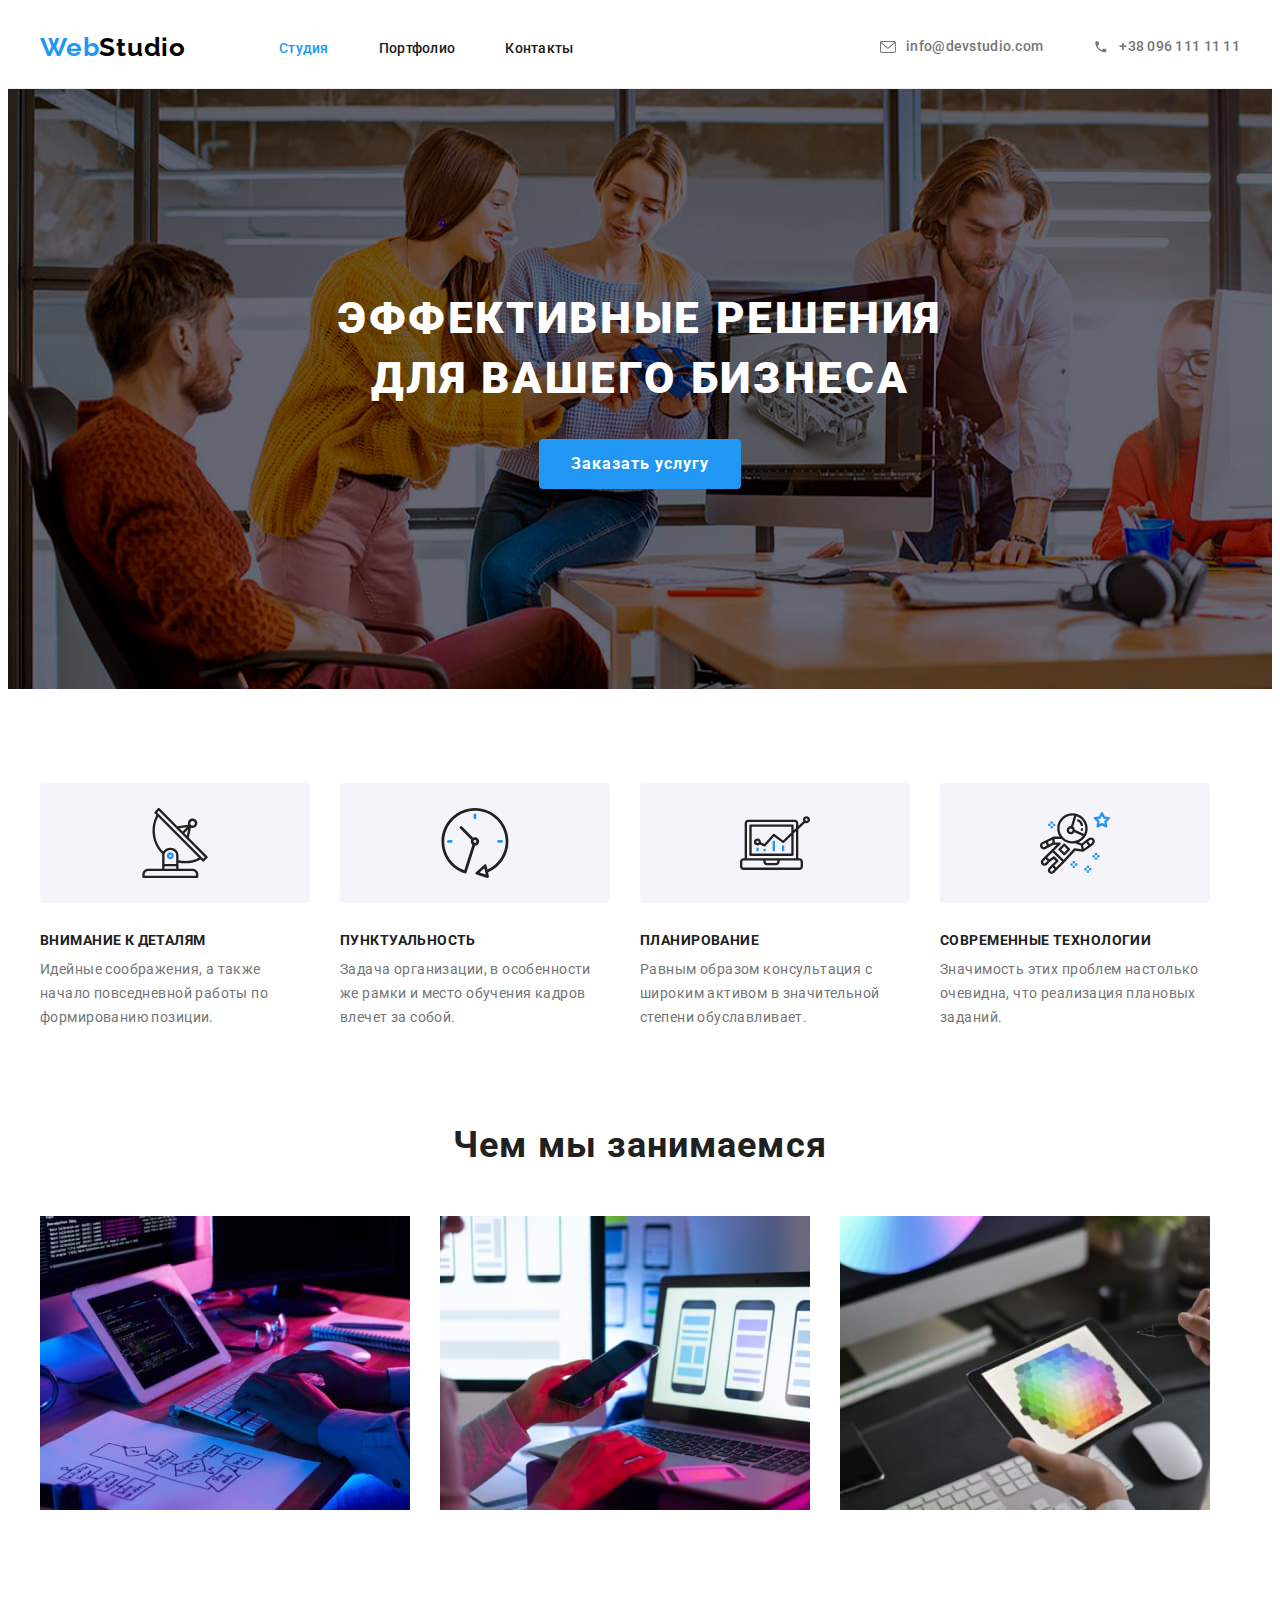
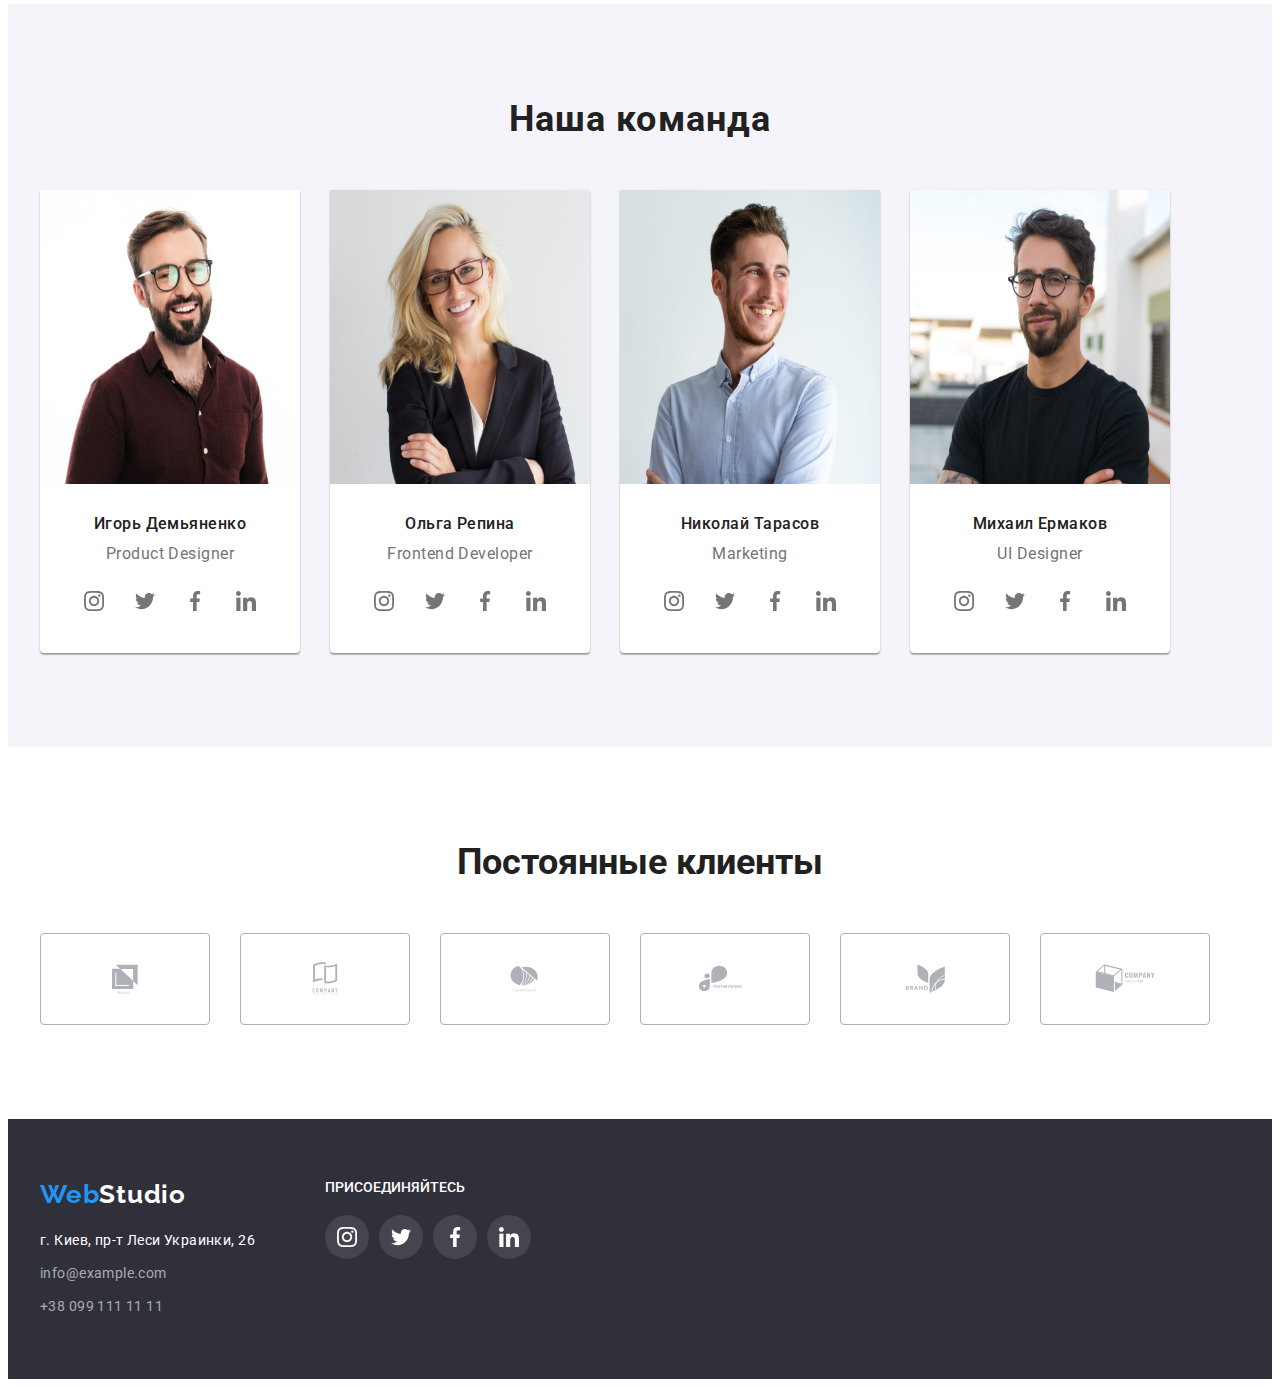
==== commit 58dfa8c1: "4hw1list" ====
--- a/index.html
+++ b/index.html
@@ -389,27 +389,52 @@
     <!--FOOTER-->
     <footer class="footer">
       <div class="container footer-container">
-        <a href="./" class="footer-logo"
-          ><span class="footer-web">Web</span>Studio</a
-        >
-        <address class="contact-address">
-          г. Киев, пр-т Леси Украинки, 26
-        </address>
-        <ul class="footer-contacts">
-          <li class="link">info@example.com</li>
-          <li class="link">+38 099 111 11 11</li>
-        </ul>
-        <div class="footer-socials">
-          <h2 class="socials-footer-title">присоединяйтесь</h2>
-          <ul class="socials-footer-list list">
-            <li class="socials-list">
-              <a class="socials-footer-icons" href="#">
-                <svg class="social-icon-footer" width="20px" height="20px">
-                  <use href="./images/sprite.svg#icon-instagram"></use>
-                </svg>
-              </a>
-            </li>
-          </ul>
+        <div class="footer-wrapper">
+          <div class="footer-adress-wrapper">
+            <a href="./" class="footer-logo"
+              ><span class="footer-web">Web</span>Studio</a
+            >
+            <address class="contact-address">
+              г. Киев, пр-т Леси Украинки, 26
+            </address>
+            <ul class="footer-contacts">
+              <li class="link">info@example.com</li>
+              <li class="link">+38 099 111 11 11</li>
+            </ul>
+          </div>
+          <div class="footer-socials">
+            <h2 class="socials-footer-title">присоединяйтесь</h2>
+            <ul class="socials-footer-lists">
+              <li class="socials-list-item">
+                <a class="socials-footer-icons" href="#">
+                  <svg class="social-icon-footer" width="20px" height="20px">
+                    <use href="./images/sprite.svg#icon-instagram"></use>
+                  </svg>
+                </a>
+              </li>
+              <li class="socials-item">
+                <a class="socials-footer-icons" href="#">
+                  <svg class="social-icon-footer" width="20px" height="20px">
+                    <use href="./images/sprite.svg#icon-twitter"></use>
+                  </svg>
+                </a>
+              </li>
+              <li class="socials-item">
+                <a class="socials-footer-icons" href="#">
+                  <svg class="social-icon-footer" width="20px" height="20px">
+                    <use href="./images/sprite.svg#icon-facebook"></use>
+                  </svg>
+                </a>
+              </li>
+              <li class="socials-item">
+                <a class="socials-footer-icons" href="#">
+                  <svg class="social-icon-footer" width="20px" height="20px">
+                    <use href="./images/sprite.svg#icon-linkedin"></use>
+                  </svg>
+                </a>
+              </li>
+            </ul>
+          </div>
         </div>
       </div>
     </footer>
--- a/css/styles.css
+++ b/css/styles.css
@@ -402,9 +402,14 @@
   fill: var(--clients-color);
 }
 
+.client-icon:hover,
+.client-icon:focus {
+  fill: var(--accent-color);
+}
+
 .clients-icon:hover,
 .clients-icon:focus {
-  fill: var(--accent-color);
+  border-color: var(--accent-color);
 }
 
 /* FOOTER */
@@ -463,10 +468,12 @@
 
 .socials-footer-title {
   font-size: 14px;
-  margin: 0;
   margin-bottom: 20px;
   text-transform: uppercase;
   color: var(--secondary-text-color);
+  font-weight: 500;
+  font-style: normal;
+  line-height: 1.17;
 }
 
 .socials-footer-list {
@@ -490,7 +497,7 @@
 }
 
 .social-icon-footer {
-  fill: var(--header-and-color-white);
+  fill: var(--secondary-text-color);
 }
 
 .footer-socials {
@@ -498,7 +505,24 @@
 }
 
 .footer-container {
-  display: flex;
+  display: block;
+}
+
+.footer-wrapper {
+  display: flex;
+}
+
+.socials-footer-lists {
+  display: flex;
+}
+
+.socials-footer-icons:hover,
+.socials-footer-icons:focus {
+  background-color: var(--accent-color);
+}
+
+.socials-item {
+  margin-left: 10px;
 }
 
 /*PORTFOLIO BUTTONS*/
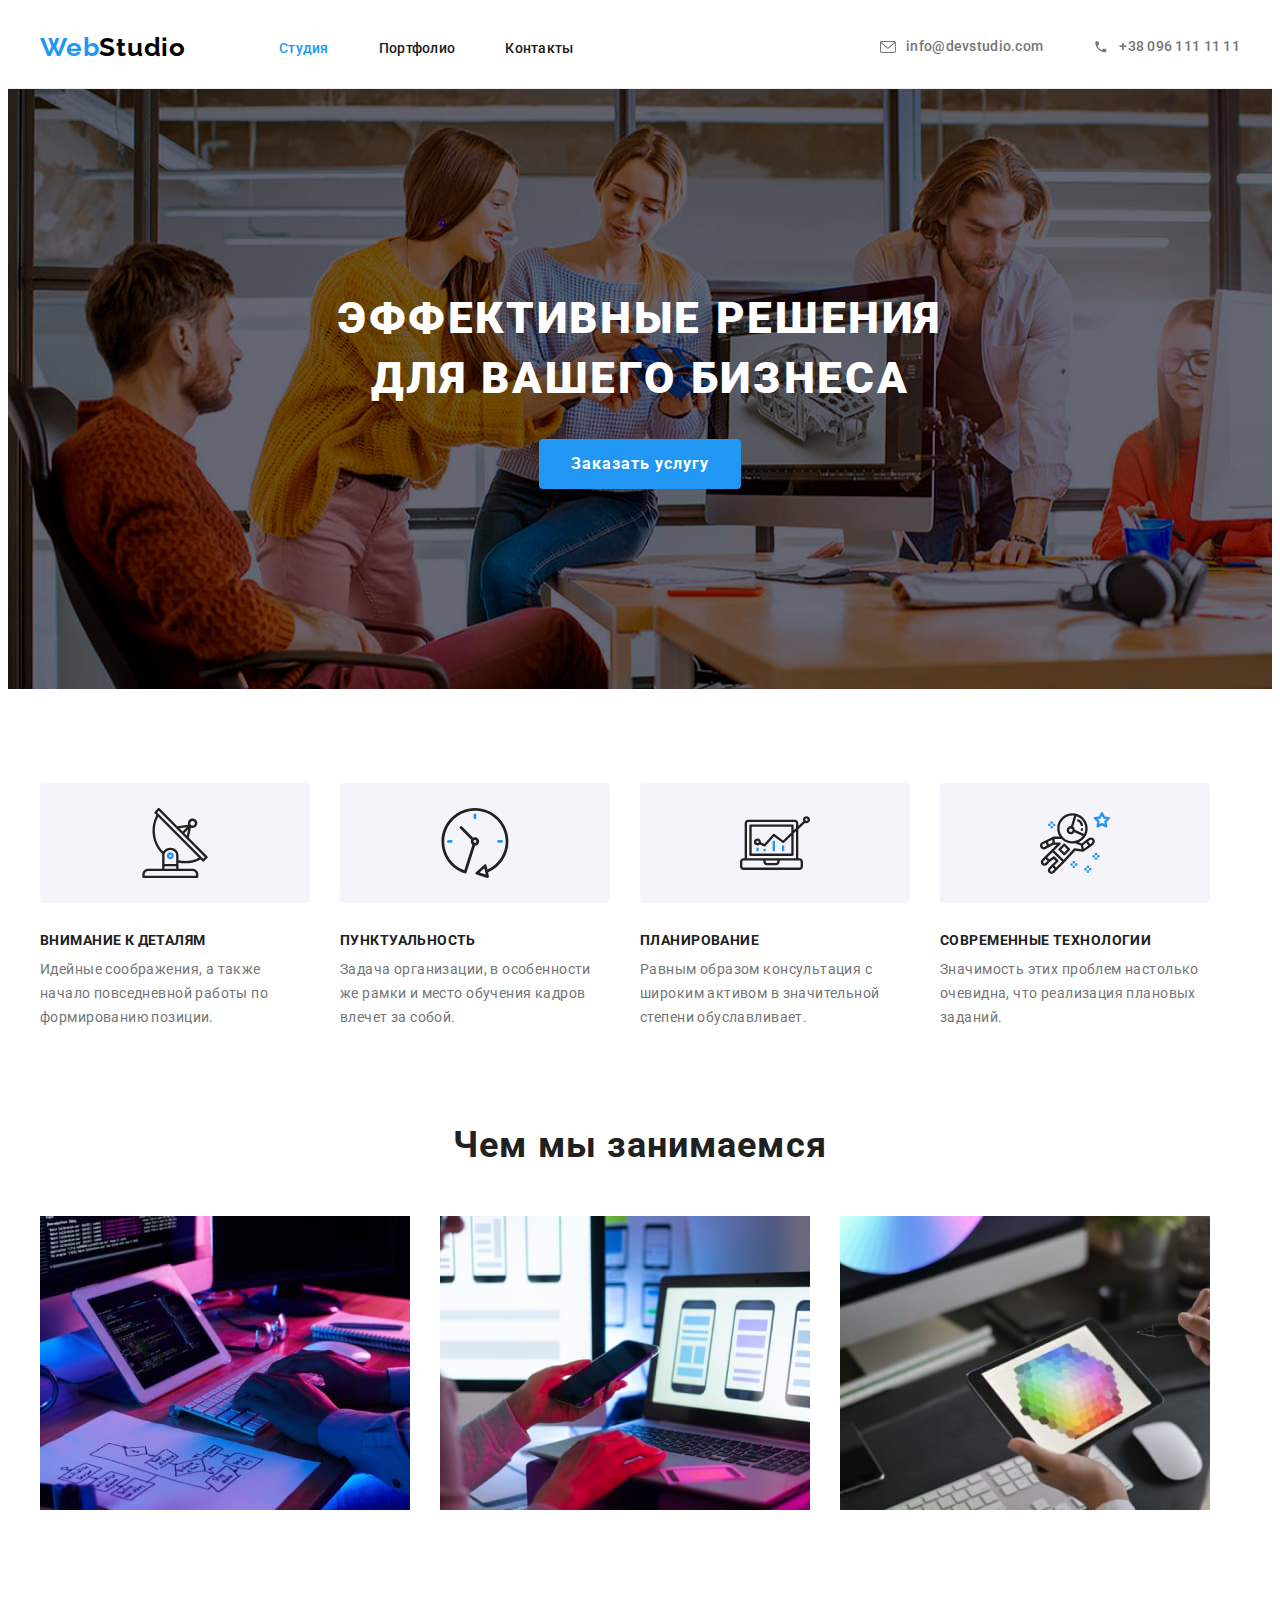
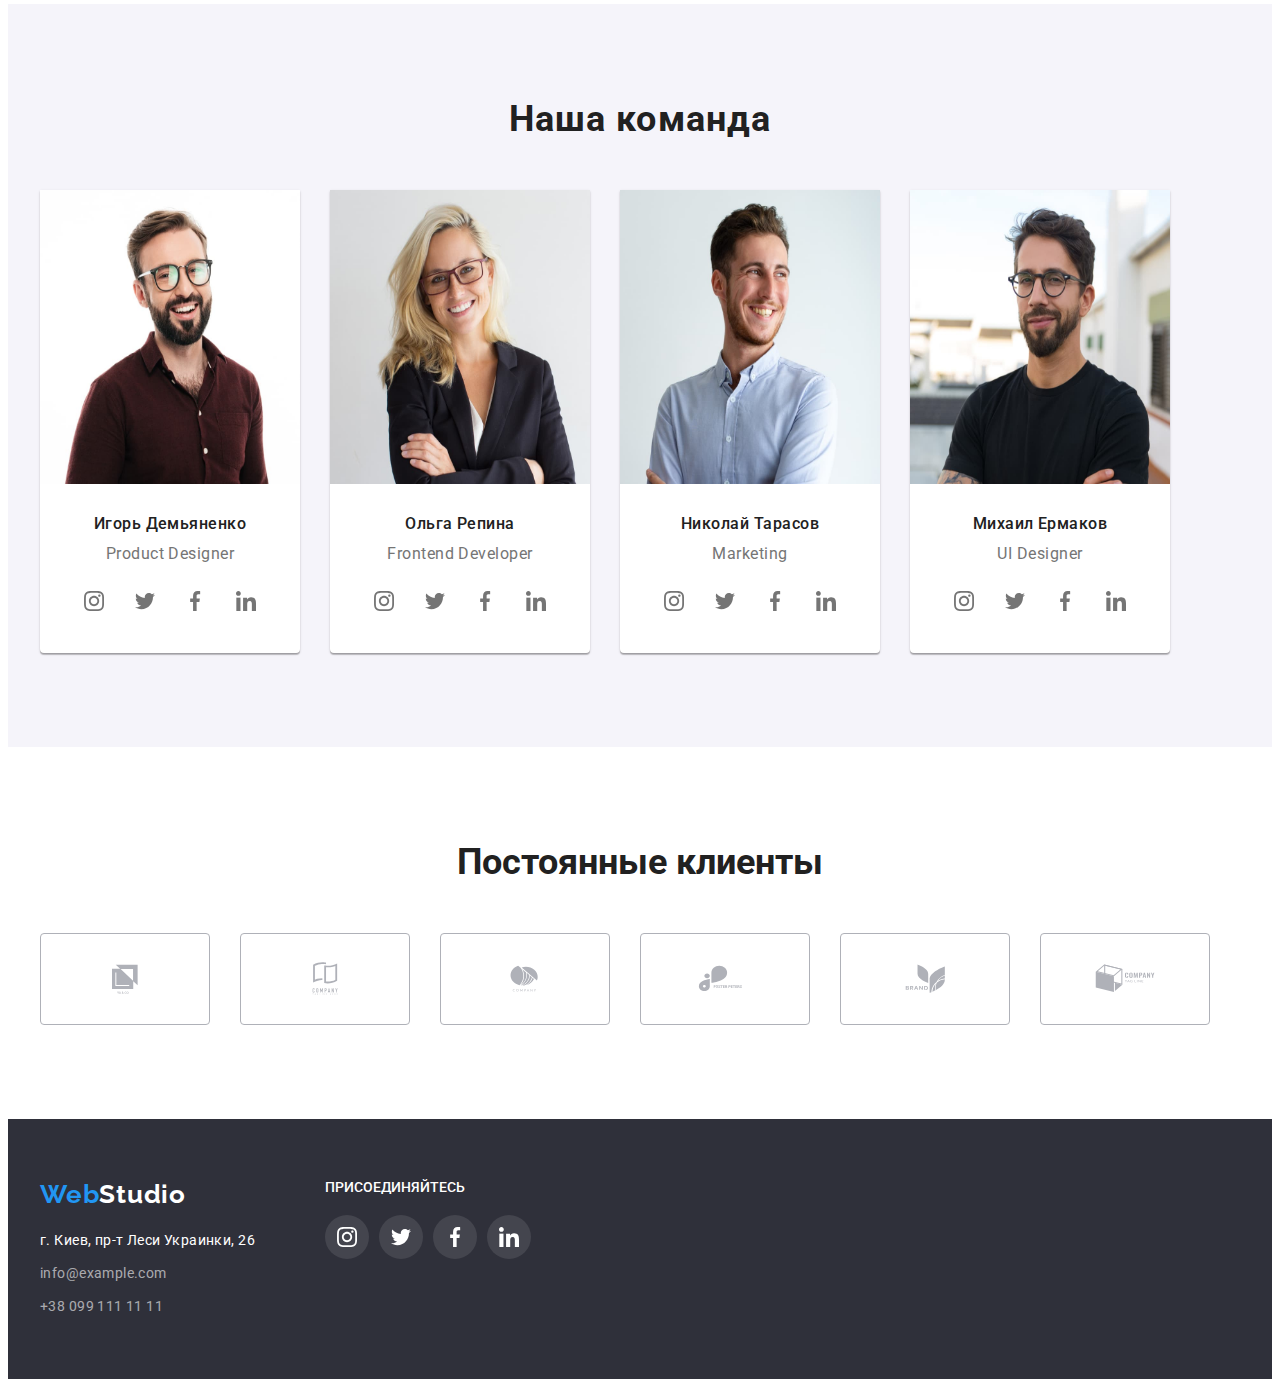
==== commit 844db260: "4hwalmostfinish" ====
--- a/index.html
+++ b/index.html
@@ -303,28 +303,28 @@
                 <ul class="social-list list">
                   <li class="social-list-item">
                     <a href="" class="social-list-link">
-                      <svg class="social-list-icon" width="20" height="20">
+                      <svg class="social-list-icon" width="20px" height="20px">
                         <use href="./images/sprite.svg#icon-instagram"></use>
                       </svg>
                     </a>
                   </li>
                   <li class="social-list-item">
                     <a href="" class="social-list-link">
-                      <svg class="social-list-icon" width="20" height="20">
+                      <svg class="social-list-icon" width="20px" height="20px">
                         <use href="./images/sprite.svg#icon-twitter"></use>
                       </svg>
                     </a>
                   </li>
                   <li class="social-list-item">
                     <a href="" class="social-list-link">
-                      <svg class="social-list-icon" width="20" height="20">
+                      <svg class="social-list-icon" width="20px" height="20px">
                         <use href="./images/sprite.svg#icon-facebook"></use>
                       </svg>
                     </a>
                   </li>
                   <li class="social-list-item">
                     <a href="" class="social-list-link">
-                      <svg class="social-list-icon" width="20" height="20">
+                      <svg class="social-list-icon" width="20px" height="20px">
                         <use href="./images/sprite.svg#icon-linkedin"></use>
                       </svg>
                     </a>
@@ -342,42 +342,42 @@
           <ul class="regular-clients-list">
             <li class="clients-list">
               <a class="clients-icon" href="">
-                <svg class="client-icon">
+                <svg class="client-icon" width="106px" height="60px">
                   <use href="./images/sprite.svg#icon-client-1"></use>
                 </svg>
               </a>
             </li>
             <li class="clients-list">
               <a class="clients-icon" href="">
-                <svg class="client-icon">
+                <svg class="client-icon" width="106px" height="60px">
                   <use href="./images/sprite.svg#icon-client-2"></use>
                 </svg>
               </a>
             </li>
             <li class="clients-list">
               <a class="clients-icon" href="">
-                <svg class="client-icon">
+                <svg class="client-icon" width="106px" height="60px">
                   <use href="./images/sprite.svg#icon-client-3"></use>
                 </svg>
               </a>
             </li>
             <li class="clients-list">
               <a class="clients-icon" href="">
-                <svg class="client-icon">
+                <svg class="client-icon" width="106px" height="60px">
                   <use href="./images/sprite.svg#icon-client-4"></use>
                 </svg>
               </a>
             </li>
             <li class="clients-list">
               <a class="clients-icon" href="">
-                <svg class="client-icon">
+                <svg class="client-icon" width="106px" height="60px">
                   <use href="./images/sprite.svg#icon-client-5"></use>
                 </svg>
               </a>
             </li>
             <li class="clients-list">
               <a class="clients-icon" href="">
-                <svg class="client-icon">
+                <svg class="client-icon" width="106px" height="60px">
                   <use href="./images/sprite.svg#icon-client-6"></use>
                 </svg>
               </a>
--- a/css/styles.css
+++ b/css/styles.css
@@ -301,6 +301,10 @@
 
 .section-team {
   background-color: var(--background-color-2);
+  padding-top: 94px;
+  padding-bottom: 94px;
+  max-width: 1600px;
+  margin: 0px auto;
 }
 
 .team-members {
@@ -334,8 +338,8 @@
   flex-basis: calc(100% - 120px) / 4;
   margin-left: 30px;
   background: var(--secondary-text-color);
-  box-shadow: 0px 1px 3px rgba(0, 0, 0, 0.12), 0px 1px 1px rgba(0, 0, 0, 0.14),
-    0px 2px 1px rgba(0, 0, 0, 0.2);
+  box-shadow: 0px 1px 3px rgba(51, 42, 42, 0.12),
+    0px 1px 1px rgba(0, 0, 0, 0.14), 0px 2px 1px rgba(0, 0, 0, 0.2);
   border-radius: 0px 0px 4px 4px;
 }
 
@@ -394,21 +398,12 @@
   border: 1px solid #afb1b8;
   box-sizing: border-box;
   border-radius: 4px;
-}
-
-.client-icon {
-  width: 106px;
-  height: 60px;
   fill: var(--clients-color);
-}
-
-.client-icon:hover,
-.client-icon:focus {
-  fill: var(--accent-color);
 }
 
 .clients-icon:hover,
 .clients-icon:focus {
+  fill: var(--accent-color);
   border-color: var(--accent-color);
 }
 
@@ -583,6 +578,12 @@
   margin-right: 8px;
 }
 
+.list-btn:hover,
+.list-btn:focus {
+  box-shadow: 0px 3px 1px rgba(0, 0, 0, 0.1), 0px 1px 2px rgba(0, 0, 0, 0.08),
+    0px 2px 2px rgba(0, 0, 0, 0.12);
+}
+
 .products {
   display: flex;
   flex-wrap: wrap;
@@ -595,6 +596,9 @@
   margin-top: 30px;
   flex-basis: calc((100% - 90px) / 3);
   background: var(--secondary-text-color);
+}
+
+.product:hover {
   box-shadow: 0px 1px 1px rgba(0, 0, 0, 0.12), 0px 4px 4px rgba(0, 0, 0, 0.06),
     1px 4px 6px rgba(0, 0, 0, 0.16);
 }
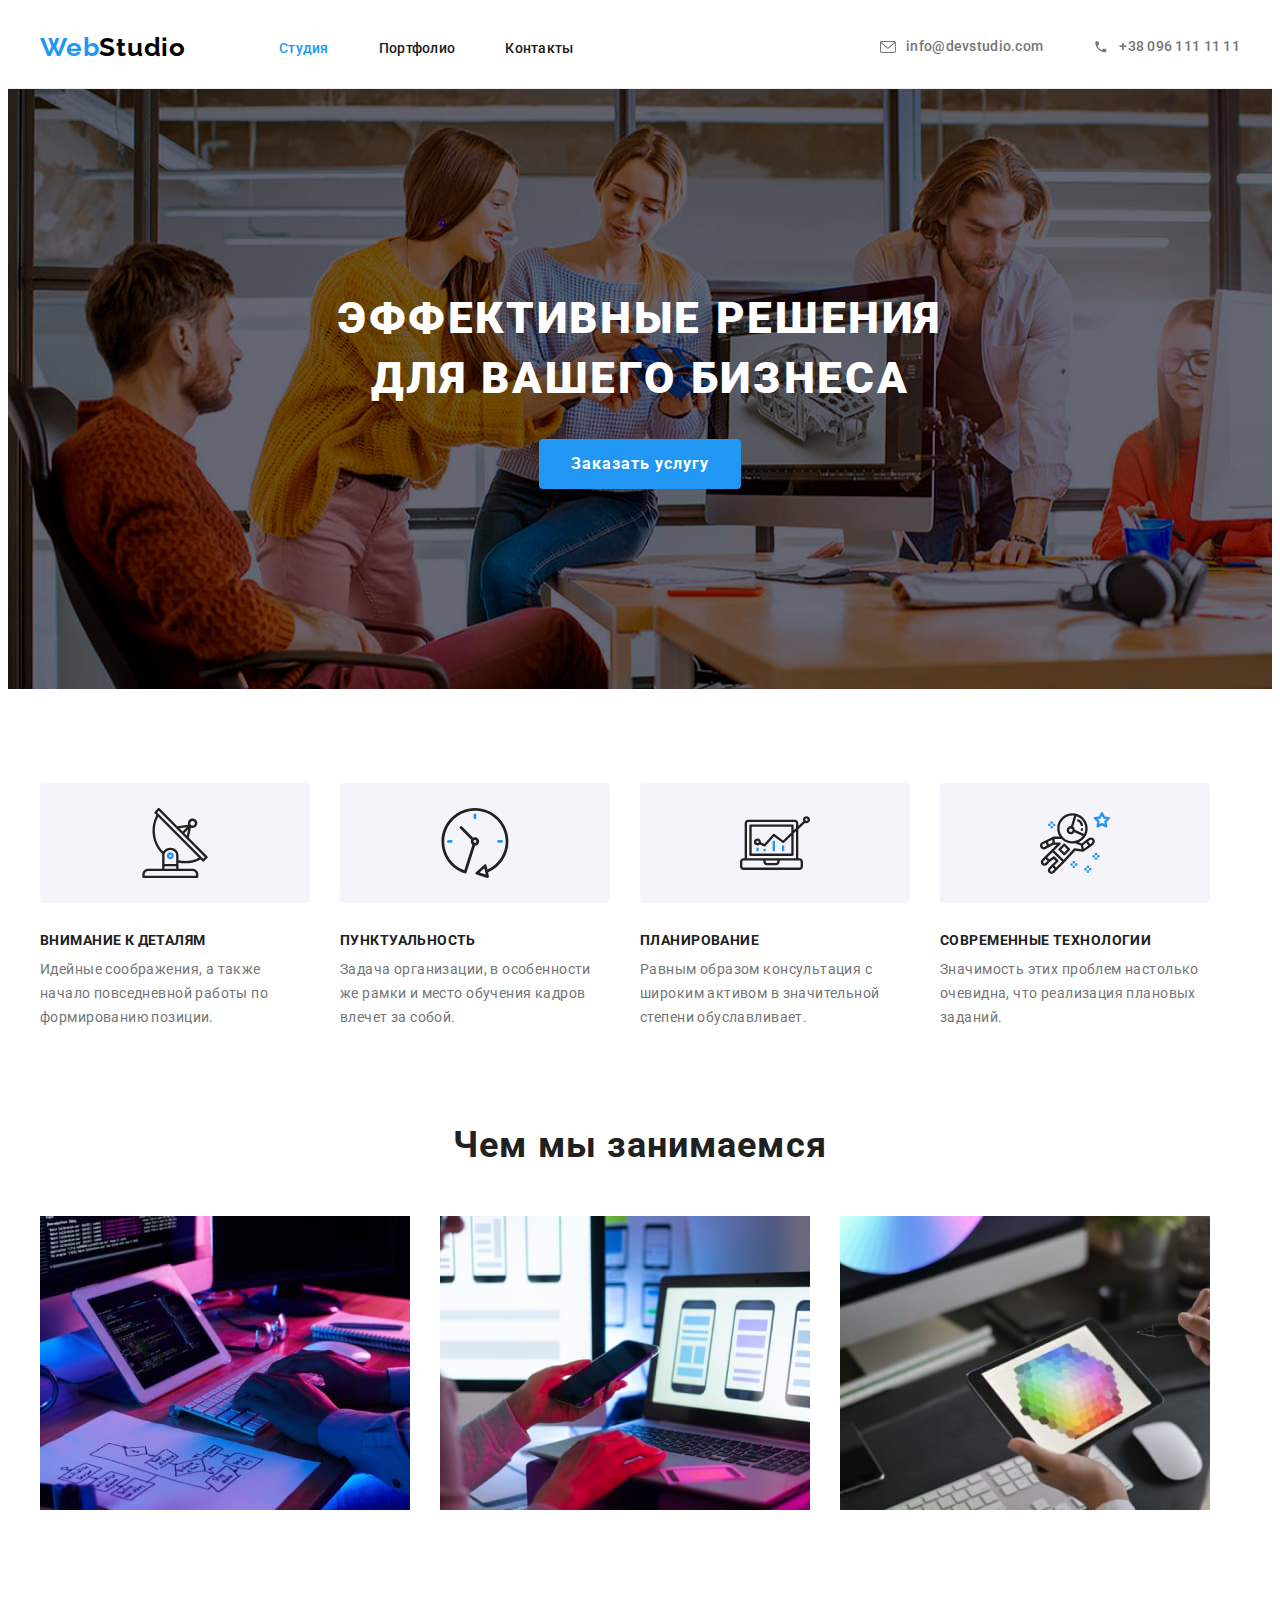
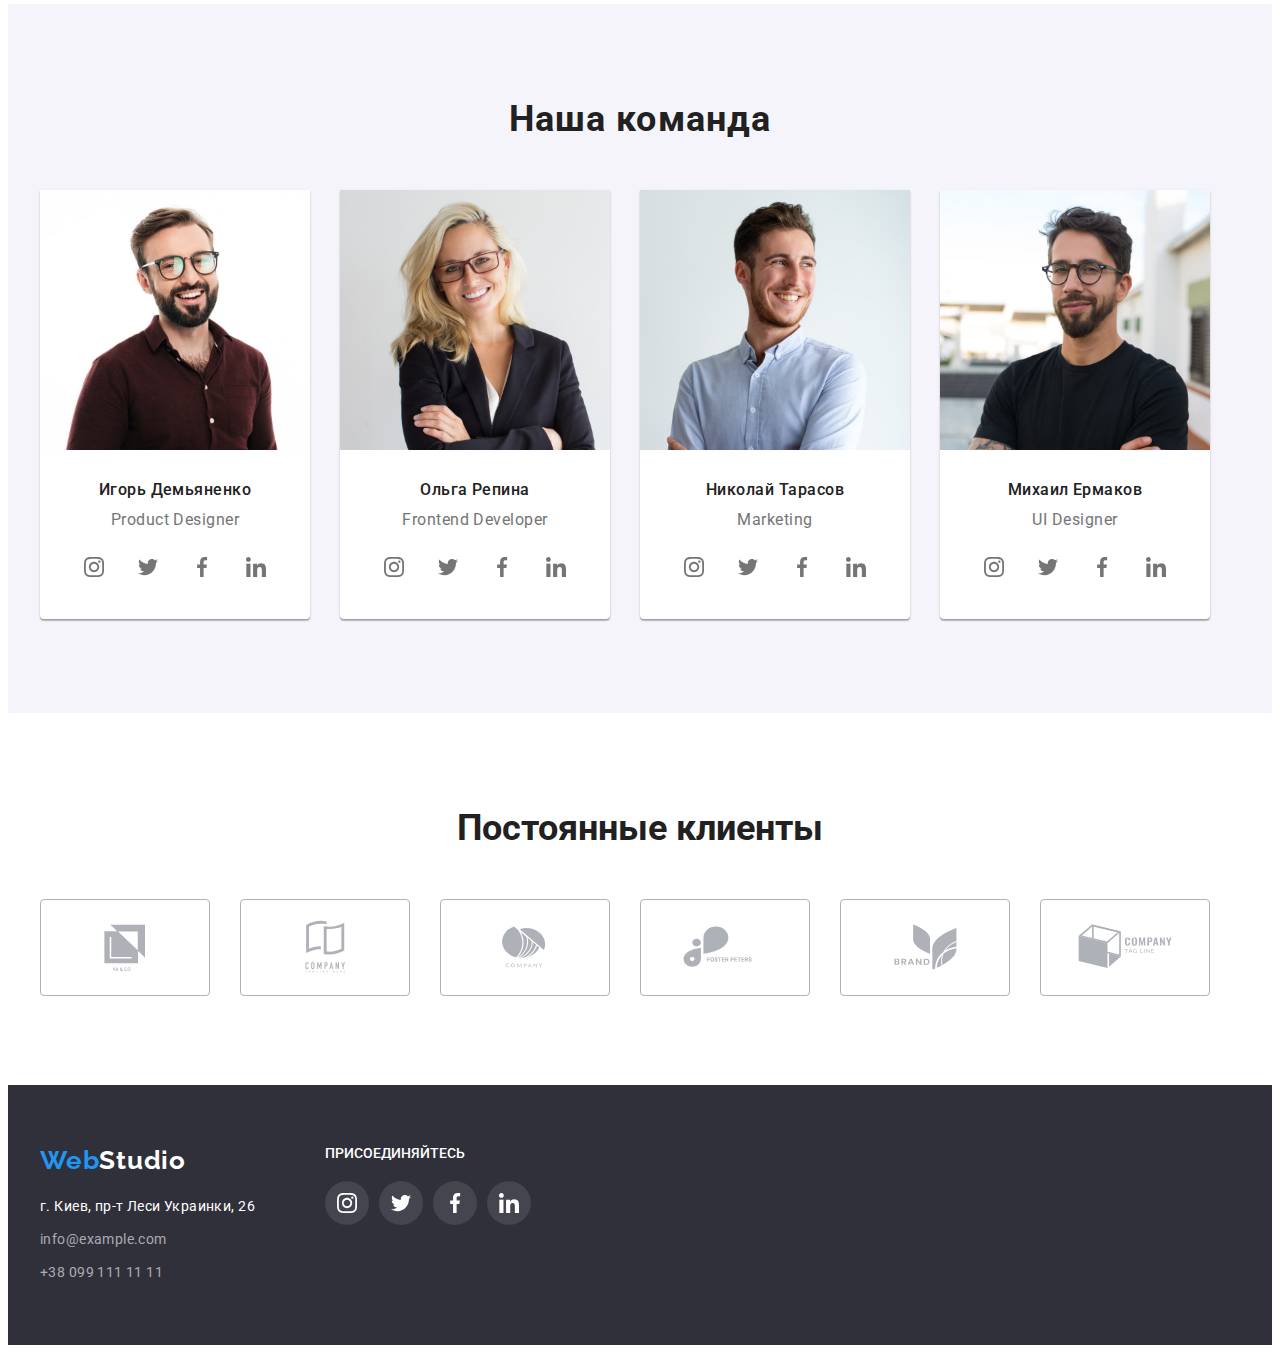
==== commit 46b72dfa: "4hw" ====
--- a/index.html
+++ b/index.html
@@ -168,8 +168,8 @@
               <img
                 src="./images/photo1.jpg"
                 alt="Фото мужчины"
-                width="260"
-                height="294"
+                width="270"
+                height="260"
               />
               <div class="team-list">
                 <h3 class="team-members">Игорь Демьяненко</h3>
@@ -210,8 +210,8 @@
               <img
                 src="./images/photo2.jpg"
                 alt="Фото женщины"
-                width="260"
-                height="294"
+                width="270"
+                height="260"
               />
               <div class="team-list">
                 <h3 class="team-members">Ольга Репина</h3>
@@ -252,8 +252,8 @@
               <img
                 src="./images/photo3.jpg"
                 alt="Фото мужчины"
-                width="260"
-                height="294"
+                width="270"
+                height="260"
               />
               <div class="team-list">
                 <h3 class="team-members">Николай Тарасов</h3>
@@ -294,8 +294,8 @@
               <img
                 src="./images/photo4.jpg"
                 alt="Фото мужчины"
-                width="260"
-                height="294"
+                width="270"
+                height="260"
               />
               <div class="team-list">
                 <h3 class="team-members">Михаил Ермаков</h3>
--- a/css/styles.css
+++ b/css/styles.css
@@ -387,14 +387,15 @@
 
 .clients-list {
   margin-right: 30px;
-}
-
-.clients-icon {
-  display: flex;
-  justify-content: center;
-  align-items: center;
   width: 170px;
   height: 92px;
+}
+
+.clients-icon {
+  display: flex;
+  justify-content: center;
+  align-items: center;
+
   border: 1px solid #afb1b8;
   box-sizing: border-box;
   border-radius: 4px;
@@ -405,6 +406,11 @@
 .clients-icon:focus {
   fill: var(--accent-color);
   border-color: var(--accent-color);
+}
+
+.client-icon {
+  width: 100%;
+  height: 100%;
 }
 
 /* FOOTER */
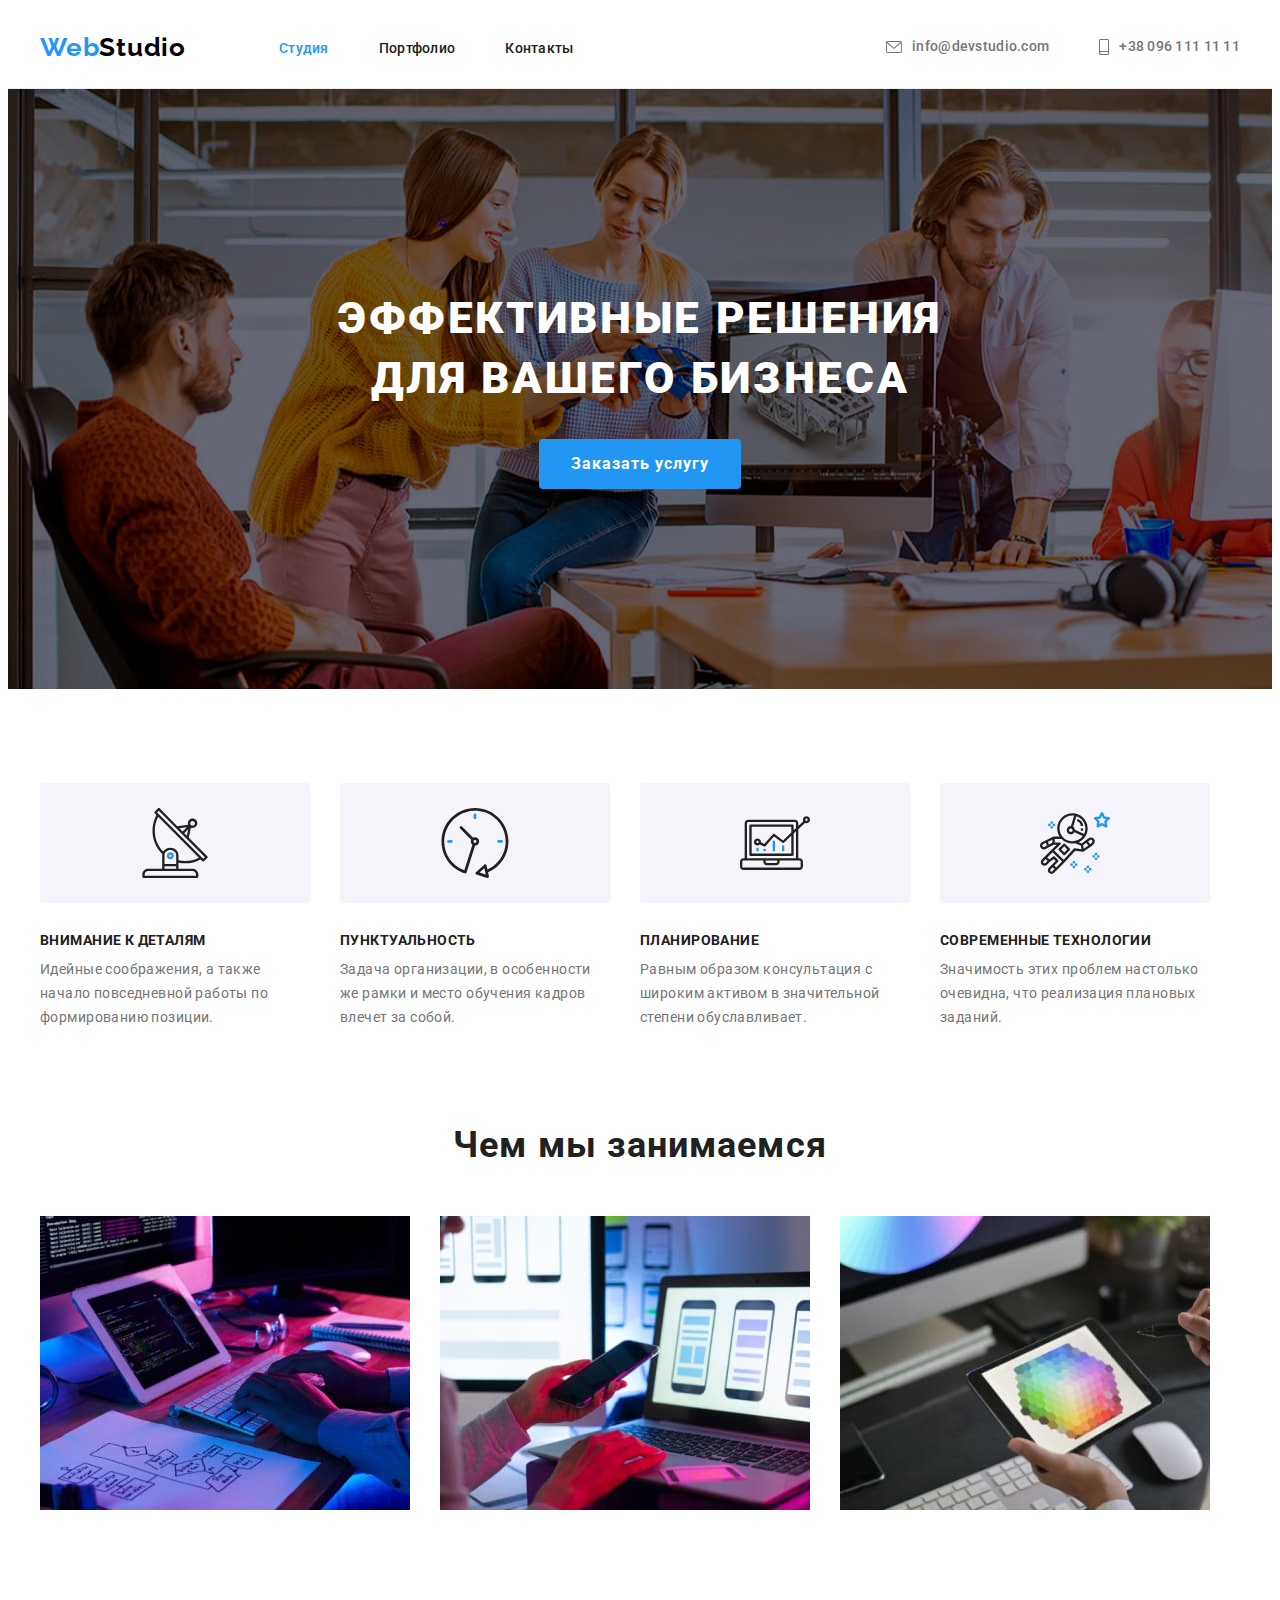
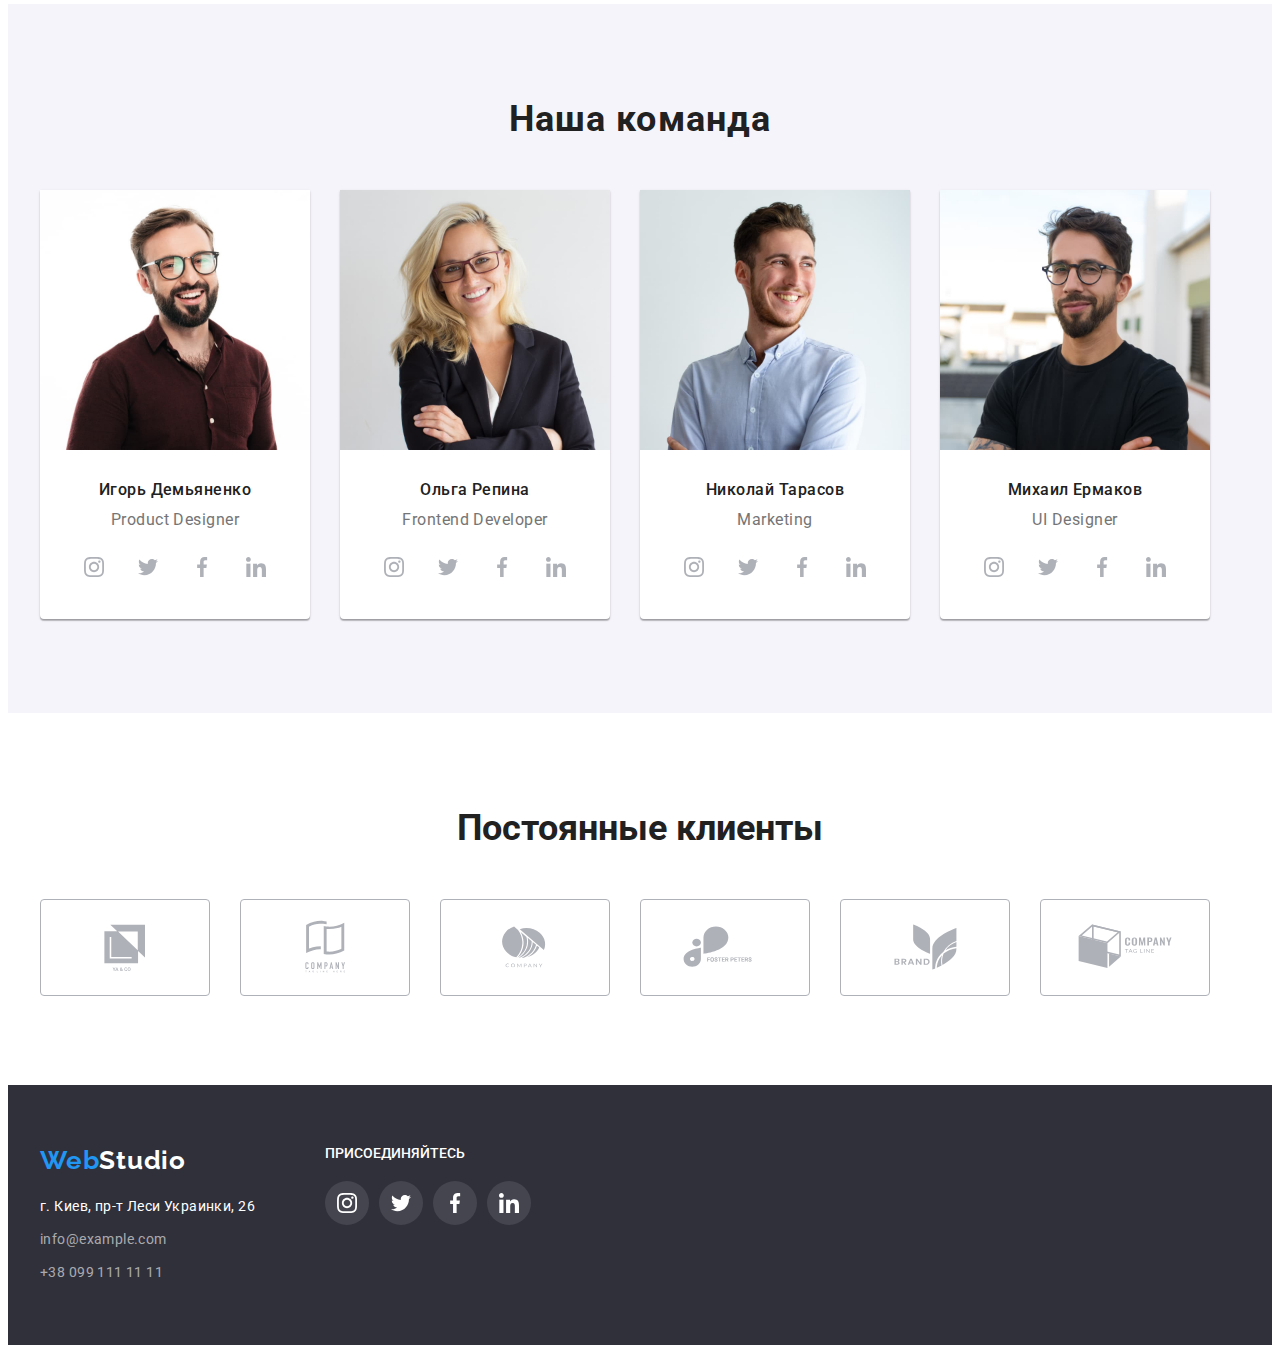
==== commit ece1edff: "4hw all" ====
--- a/index.html
+++ b/index.html
@@ -48,8 +48,8 @@
           </li>
           <li class="contact-tel">
             <a class="tel" href="tel:+380961111111">
-              <svg class="contact-email-icon" width="16" height="12">
-                <use href="./images/sprite.svg#icon-tell"></use>
+              <svg class="contact-email-icon" width="10" height="16">
+                <use href="./images/sprite.svg#icon-smartphone"></use>
               </svg>
               +38 096 111 11 11</a
             >
--- a/css/styles.css
+++ b/css/styles.css
@@ -364,7 +364,7 @@
   height: 44px;
   border-radius: 50%;
   background-color: var(--secondary-text-color);
-  fill: var(--title-text-color);
+  fill: var(--clients-color);
 }
 
 .social-list-link:hover,
@@ -395,7 +395,6 @@
   display: flex;
   justify-content: center;
   align-items: center;
-
   border: 1px solid #afb1b8;
   box-sizing: border-box;
   border-radius: 4px;
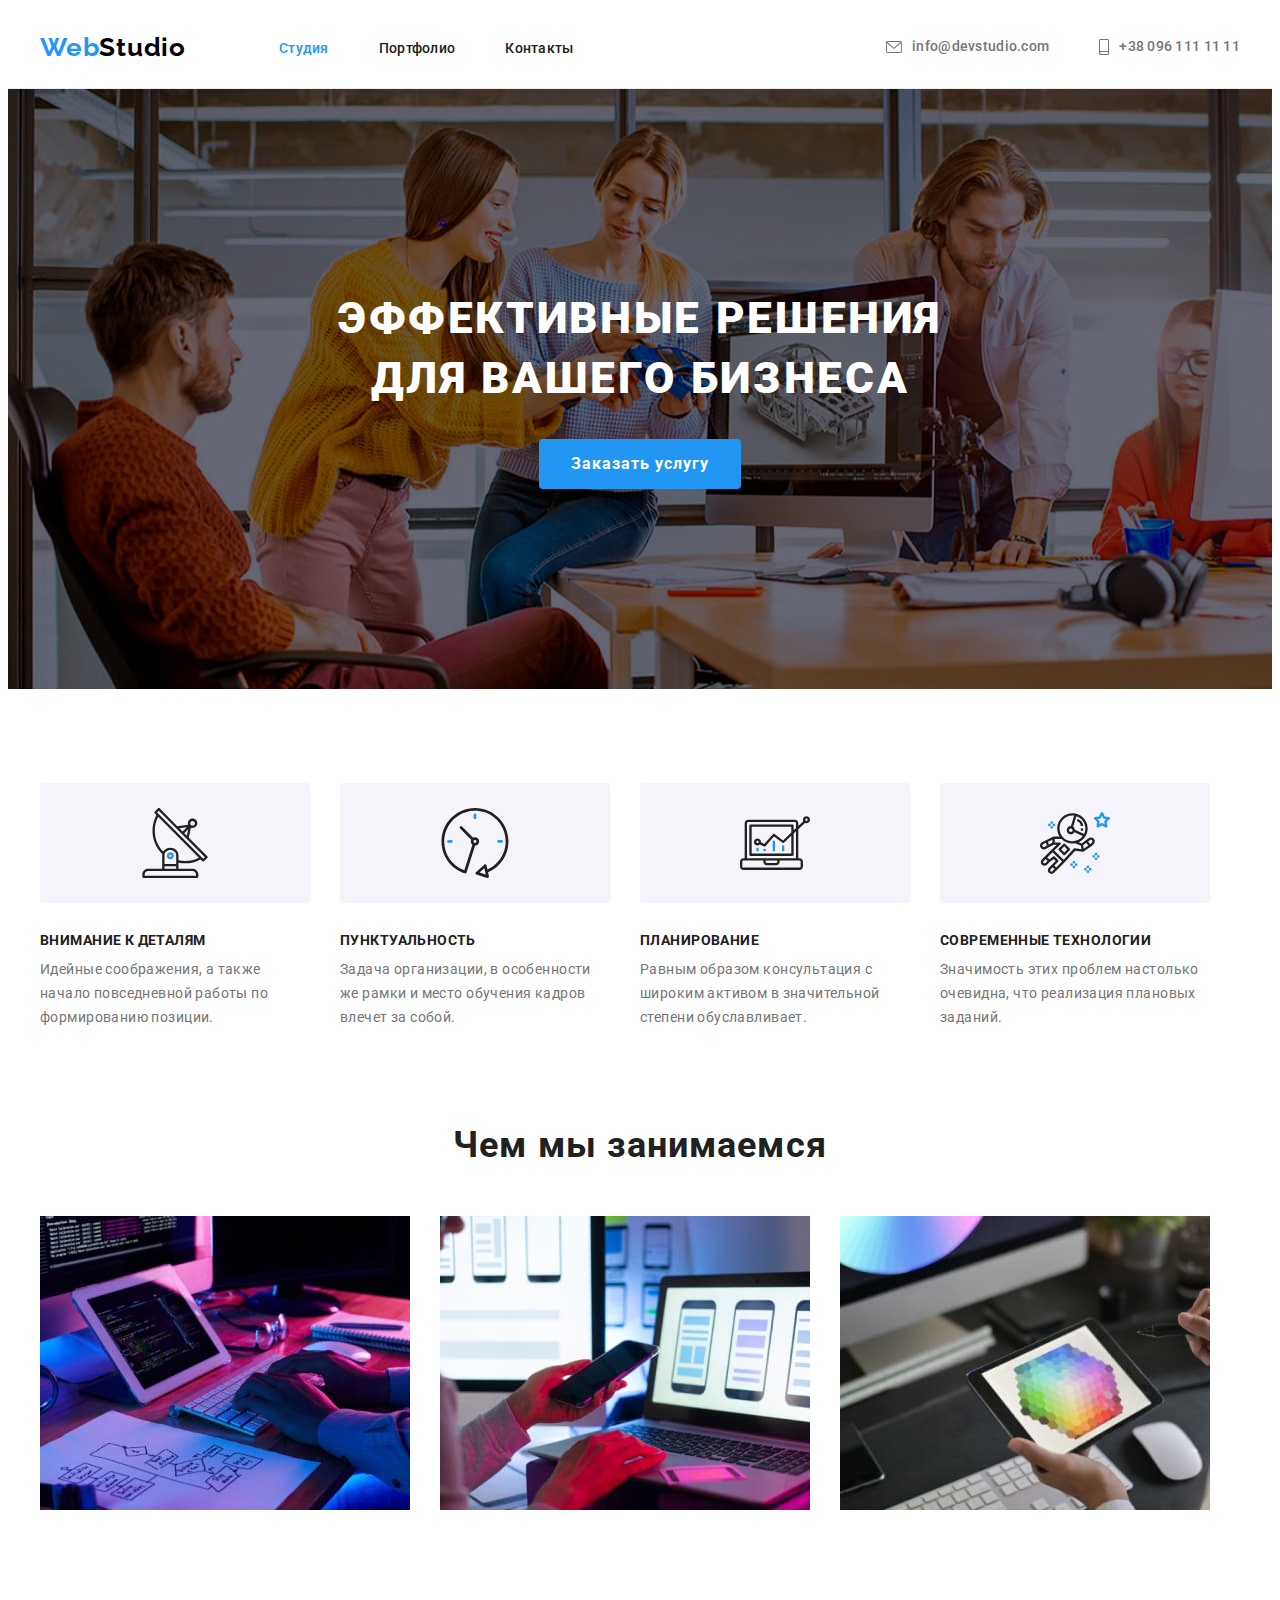
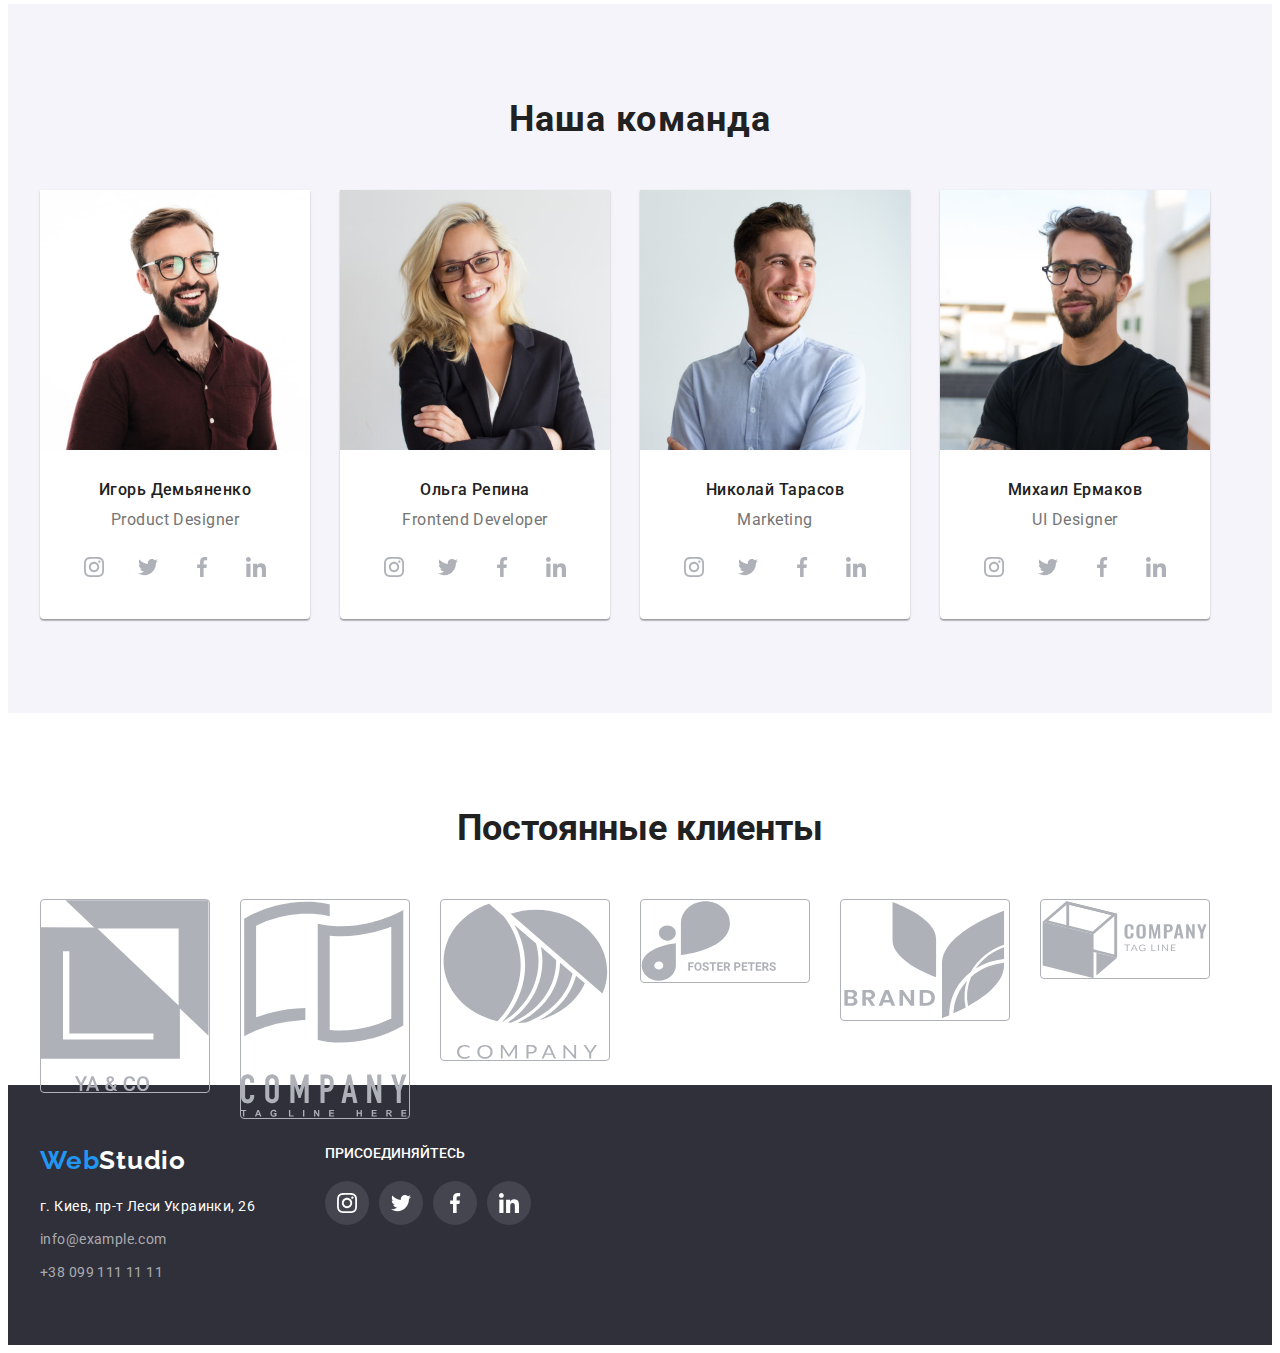
==== commit 51f5fe45: "4hwreall" ====
--- a/index.html
+++ b/index.html
@@ -342,42 +342,42 @@
           <ul class="regular-clients-list">
             <li class="clients-list">
               <a class="clients-icon" href="">
-                <svg class="client-icon" width="106px" height="60px">
+                <svg class="client-icon" width="41px" height="47px">
                   <use href="./images/sprite.svg#icon-client-1"></use>
                 </svg>
               </a>
             </li>
             <li class="clients-list">
               <a class="clients-icon" href="">
-                <svg class="client-icon" width="106px" height="60px">
+                <svg class="client-icon" width="40px" height="52px">
                   <use href="./images/sprite.svg#icon-client-2"></use>
                 </svg>
               </a>
             </li>
             <li class="clients-list">
               <a class="clients-icon" href="">
-                <svg class="client-icon" width="106px" height="60px">
+                <svg class="client-icon" width="43px" height="41px">
                   <use href="./images/sprite.svg#icon-client-3"></use>
                 </svg>
               </a>
             </li>
             <li class="clients-list">
               <a class="clients-icon" href="">
-                <svg class="client-icon" width="106px" height="60px">
+                <svg class="client-icon" width="84px" height="41px">
                   <use href="./images/sprite.svg#icon-client-4"></use>
                 </svg>
               </a>
             </li>
             <li class="clients-list">
               <a class="clients-icon" href="">
-                <svg class="client-icon" width="106px" height="60px">
+                <svg class="client-icon" width="63px" height="45px">
                   <use href="./images/sprite.svg#icon-client-5"></use>
                 </svg>
               </a>
             </li>
             <li class="clients-list">
               <a class="clients-icon" href="">
-                <svg class="client-icon" width="106px" height="60px">
+                <svg class="client-icon" width="94px" height="44px">
                   <use href="./images/sprite.svg#icon-client-6"></use>
                 </svg>
               </a>
--- a/css/styles.css
+++ b/css/styles.css
@@ -303,7 +303,6 @@
   background-color: var(--background-color-2);
   padding-top: 94px;
   padding-bottom: 94px;
-  max-width: 1600px;
   margin: 0px auto;
 }
 
